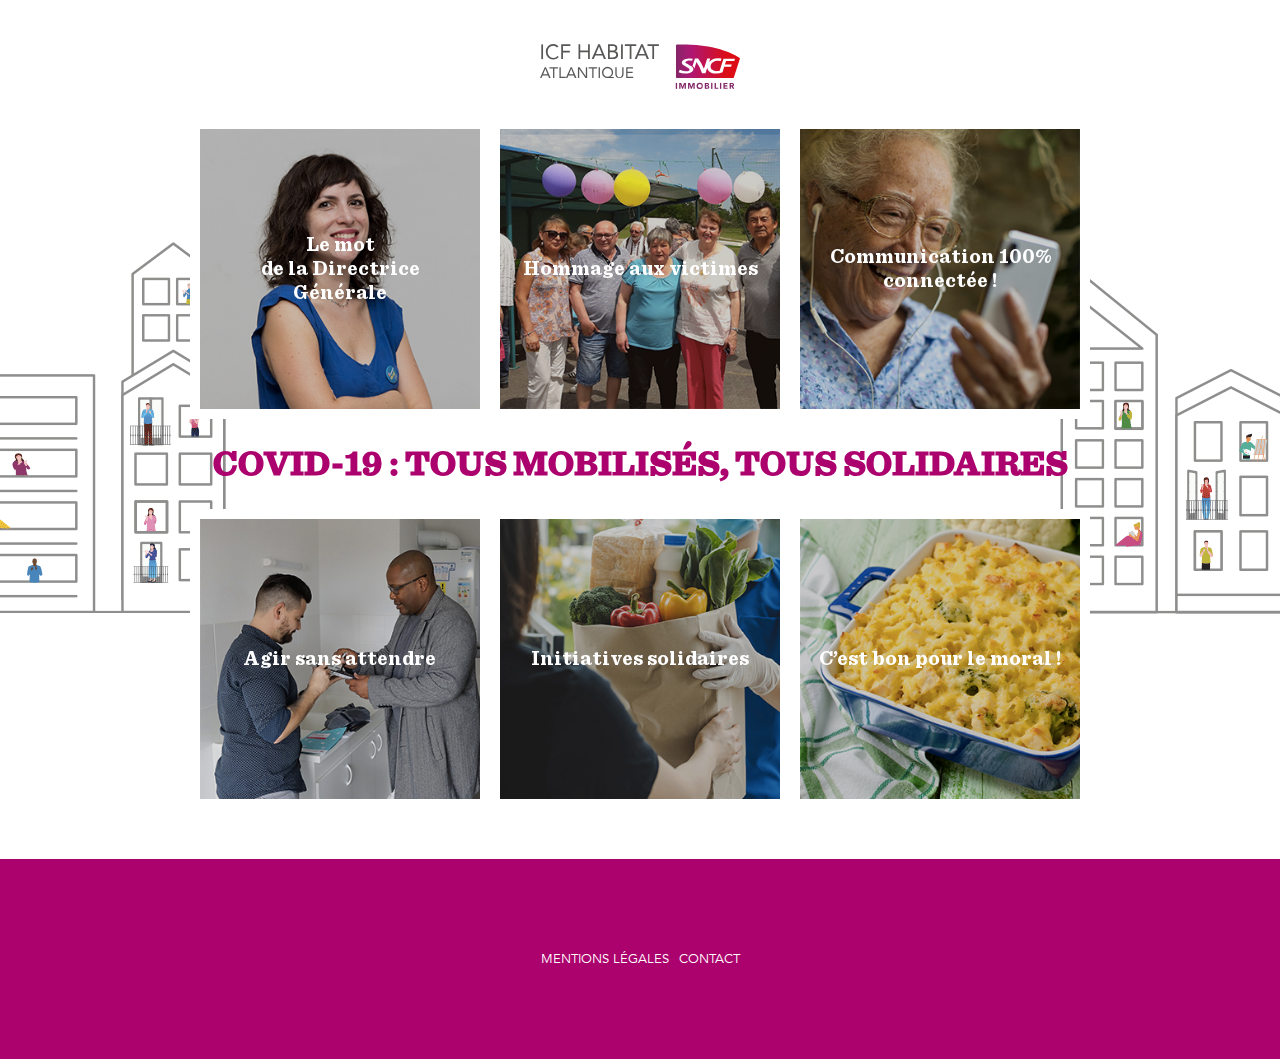
==== index.html @ cb900985 "OK" ====
<!DOCTYPE html>
<html lang="fr">
<head>
	<meta http-equiv="Content-Type" content="text/html; charset=UTF-8">
	<meta http-equiv="X-UA-Compatible" content="IE=edge">
	<title>IFC 2020</title>
	<meta name="description" content="">
	<meta name="author" content="">
	<meta name="viewport" content="width=device-width, initial-scale=1">
	<link rel="stylesheet" href="css/style.css">
	<link href="https://unpkg.com/aos@2.3.1/dist/aos.css" rel="stylesheet">
</head>

<body>
	<section class="Home" data-aos="fade" data-aos-easing="ease-out" data-aos-duration="700" data-aos-offset="200" data-aos-delay="700">
		<header>
			<img class="Home_Logo Home_Logo_Index" src="assets/logo.svg" alt="Logo">
		</header>
		<div data-aos="fade-left" data-aos-easing="ease-out" data-aos-duration="900" data-aos-offset="200" data-aos-delay="800" class="VilleRight"><img src="assets/home/ville-right.gif" alt="Ville"></div>
		<div data-aos="fade-right" data-aos-easing="ease-out" data-aos-duration="900" data-aos-offset="200" data-aos-delay="800" class="VilleLeft"><img src="assets/home/ville-left.gif" alt="Ville"></div>
		<div class="Wrapper_H1_Mobile">
			<h1 class="Home_H1">Covid-19 :<br> Tous mobilisés, tous solidaires</h1>
		</div>
		<div class="Wrapper">
			<div class="CardScale">
				<div class="CardScaleImg CardScaleImg1">
					<a class="LinkCard" href="le-mot-de-la-dg.html"></a>
					<a class="NameCard" href="le-mot-de-la-dg.html">Le mot<br>de la Directrice<br> Générale</a>
				</div>
			</div>
			<div class="CardScale">
				<div class="CardScaleImg CardScaleImg2">
					<a class="LinkCard" href="hommage-victimes.html"></a>
					<a class="NameCard" href="hommage-victimes.html">Hommage aux victimes</a>
				</div>
			</div>
			<div class="CardScale">
				<div class="CardScaleImg CardScaleImg3">
					<a class="LinkCard" href="communication.html"></a>
					<a class="NameCard" href="communication.html">Communication 100% connectée !</a>
				</div>
			</div>
			<div class="Wrapper_H1_Desktop">
				<h1 class="Home_H1">Covid-19 : Tous mobilisés, tous solidaires</h1>
			</div>
			<div class="CardScale">
				<div class="CardScaleImg CardScaleImg4">
					<a class="LinkCard" href="situation-urgence.html"></a>
					<a class="NameCard" href="situation-urgence.html">Agir sans attendre</a>
				</div>
			</div>
			<div class="CardScale">
				<div class="CardScaleImg CardScaleImg5">
					<a class="LinkCard" href="initiative-solidaire.html"></a>
					<a class="NameCard" href="initiative-solidaire.html">Initiatives solidaires</a>
				</div>
			</div>
			<div class="CardScale">
				<div class="CardScaleImg CardScaleImg6">
					<a class="LinkCard" href="bon-pour-le-morale.html"></a>
					<a class="NameCard" href="bon-pour-le-morale.html">C’est bon pour le moral !</a>
				</div>
			</div>
		</div>
	</section>
		<footer data-aos="fade" data-aos-easing="ease-out" data-aos-duration="700" data-aos-offset="0" data-aos-delay="300">
		<a class="FooterLinks" href="#!">Mentions légales</a>
		<a class="FooterLinks" href="#!">Contact</a>
	</footer>
	<script src="https://unpkg.com/aos@2.3.1/dist/aos.js"></script>
	<script src="https://cdnjs.cloudflare.com/ajax/libs/jquery/3.5.1/jquery.min.js"></script>
<script>
	AOS.init();
	AOS.init({
disable: false, // accepts following values: 'phone', 'tablet', 'mobile', boolean, expression or function
startEvent: 'DOMContentLoaded', // name of the event dispatched on the document, that AOS should initialize on
initClassName: 'aos-init', // class applied after initialization
animatedClassName: 'aos-animate', // class applied on animation
useClassNames: false, // if true, will add content of `data-aos` as classes on scroll
disableMutationObserver: false, // disables automatic mutations' detections (advanced)
debounceDelay: 50, // the delay on debounce used while resizing window (advanced)
throttleDelay: 99, // the delay on throttle used while scrolling the page (advanced)
// Settings that can be overridden on per-element basis, by `data-aos-*` attributes:
offset: 5, // offset (in px) from the original trigger point
delay: 0, // values from 0 to 3000, with step 50ms
duration: 400, // values from 0 to 3000, with step 50ms
easing: 'ease', // default easing for AOS animations
once: true, // whether animation should happen only once - while scrolling down
mirror: false, // whether elements should animate out while scrolling past them
anchorPlacement: 'top-bottom', // defines which position of the element regarding to window should trigger the animation

});
</script>
</body>
</html>
---- css/style.css ----
html, body {
	margin: 0px;
	padding: 0px;
	font-family: Roboto;
	margin: 0 auto;
	overflow-x: hidden;
	text-rendering:optimizeLegibility !important;
	-webkit-font-smoothing: antialiased !important;
}

.MarginTop {
	margin-top: 40px;
}

.Hide {
	display: none !important;
}

.NoMargin {
	margin: 0px !important;
}

.BrOnlyMobile {
	display: none;
}

@media screen and (max-width: 780px) {
	.BrOnlyMobile {
		display: block;
	}
}

.WrapperSpeechFlexReverse {
	flex-direction: row-reverse;
}



@font-face {
 font-family: "Avenir";
 src: url("../assets/fonts/avenir.ttf");
 font-weight: 300;
 font-style: normal;
}

@font-face {
 font-family: "Sentinel";
 src: url("../assets/fonts/sentinel.ttf");
 font-weight: 300;
 font-style: normal;
}

@font-face {
 font-family: "Avenir-Medium";
 src: url("../assets/fonts/avenir-medium.ttf");
 font-weight: 500;
 font-style: normal;
}


input,textarea,button,select,a {
  -webkit-tap-highlight-color: rgba(0,0,0,0);
    color: inherit; /* blue colors for links too */
  text-decoration: inherit; /* no underline */
}

a {
  color: inherit; /* blue colors for links too */
  text-decoration: inherit; /* no underline */
}

/*Home*/
.Home {
	max-width: 1440px;
	margin: 0 auto;
	font-family: "Sentinel", sans-serif;
	padding: 0px 20px;
}

header {
	margin: 40px 0px 30px 0px;
	display: flex;
	justify-content: center;
}

@media screen and (max-width: 414px) {
	header {
		margin: 35px 0px 0px 0px;
	}
}

.Home_Logo {
	width: 200px;
	height: 100%;
	margin-top: 4px;
}

@media screen and (max-width: 320px) {
	.Home_Logo {
		width: 160px;
	}
}

.Wrapper_H1_Desktop {
	margin-top: 20px;
	margin-bottom: 20px;
	width: 100%;
}

.Wrapper_H1_Mobile {
	margin-top: 35px;
	margin-bottom: 45px;
	display: none;
}

@media screen and (max-width: 780px) {

	.Wrapper_H1_Desktop {
		display: none;
	}

	.Wrapper_H1_Mobile {
		display: block;
	}
}

@media screen and (max-width: 320px) {
	.Wrapper_H1_Mobile {
		margin-top: 30px;
		margin-bottom: 30px;
	}
}


.Home_H1 {
	font-size: 36px;
	line-height: 50px;
	text-align: center;
	text-transform: uppercase;
	color: #ac026e;
	margin: 0px;
	padding: 0px;
}

@media screen and (max-width: 500px) {
	.Home_H1 {
		font-size: 8vw;
		line-height: 10vw;
	}
}

@media screen and (max-width: 320px) {
	.Home_H1 {
		font-size: 30px;
		line-height: 40px;
	}
}

.Home_P {
	font-size: 18px;
	margin: 0 auto;
	margin-top: 5px;
	color: grey;
	max-width: 1000px;
	text-align: center;
	text-transform: uppercase;
}

@media screen and (max-width: 938px) {

	.Home_P {
		max-width: 650px;
	}
}

@media screen and (max-width: 635px) {

	.Home_P {
		width: 100%;
		max-width: 550px;
	}

	.BrHome_P_Tablet {
		display: none;
	}
}

@media screen and (max-width: 500px) {
	.Home_P {
		margin-top: 30px;
	}
}
	

.Wrapper {
	display: flex;
	flex-wrap: wrap;
	max-width: 1000px;
	margin: 0 auto;
	justify-content: center;
	position: relative;
}

.CardScale {
	width: 280px;
	height: 280px;
	border: solid 10px #FFFFFF;
	font-size: 20px;
	color: #FFFFFF;
	text-align: center;
	display: flex;
	align-items: center;
	justify-content: center;
	position: relative;
	overflow: hidden;	
}

.CardScaleImg {
	height: 100%;
	width: 100%;
	display: flex;
	align-items: center;
	justify-content: center;
	background-position: center;
    background-size: cover;
    background-repeat: no-repeat;
    transition: all 1s;
}

.CardScaleImg:hover {
	transform: scale(1.2);
}

.NameCard {
	z-index: 99;
	width: 100%;
	cursor: pointer;
}

.LinkCard {
	z-index: 98;
	height: 100%;
	width: 100%;
	position: absolute;
}

@media screen and (max-width: 938px) {
	.CardScale {
		width: 230px;
		height: 230px;
	}
}

@media screen and (max-width: 780px) {
	.CardScale {
		width: 280px;
		height: 280px;
		background-position: initial !important;
	}
}

@media screen and (max-width: 500px) {
	.CardScale {
		width: 300px;
		height: 300px;
		background-position: initial !important;
		border:0px;
		margin-bottom: 20px;
	}

	.CardScale:last-child {
		margin-bottom: 0px;
	}
}

.CardScaleImg1 {
	background-image: url('../assets/home/sujet-1.jpg');
}

.CardScaleImg2 {
	background-image: url('../assets/home/sujet-2.jpg');
}

.CardScaleImg3 {
	background-image: url('../assets/home/sujet-3.jpg');
}

.CardScaleImg4 {
	background-image: url('../assets/home/sujet-4.jpg');
}

.CardScaleImg5 {
	background-image: url('../assets/home/sujet-5.jpg');
}

.CardScaleImg6 {
	background-image: url('../assets/home/sujet-6.jpg');
}

.VilleRight {
	position: absolute;
	z-index: -1;
	width: 240px;
	right: -20px;
	top: 200px;
	transition: all ease-out 0.5s;
}

.VilleLeft{
	position: absolute;
	z-index: -1;
	width: 640px;
	left: -300px;
	top: 200px;
	transition: all ease-out 0.5s;
}


@media screen and (max-width: 1235px) {
	.VilleRight, .VilleLeft {
		opacity: 0 !important;
		display: none;
		transition: all ease-out 0.5s;
	}
}

footer {
	margin-top: 50px;
	background-color: #ac026e;
	height: 200px;
	display: flex;
	justify-content: center;
	align-items: center;
}

.FooterLinks {
	font-family: "Avenir", sans-serif;
	text-decoration:none;
	text-transform: uppercase;
	font-size: 13px;
	color: #FFF;
	transition:all ease-out 0.4s;
}

.FooterLinks:hover {
	opacity: 0.5;
}

footer > a:first-child {
	margin-right: 10px;
}
/*Home*/

/*Template*/
.WrapperBody {
	max-width: 1340px;
	margin: 0 auto;
	padding: 0px 30px;
}

@media screen and (max-width: 414px) {
	.WrapperBody {
		padding: 0px 20px;
	}
}

.ShapeSeparator {
	margin-top: -1px;
	width: 100%;
}

@media screen and (max-width: 822px) {
	.ShapeSeparator {
		width: 100%;
	}
}

@media screen and (max-width: 414px) {
	.ShapeSeparator {
		display: none;
	}
}

.LinkBackHome {
	margin-right: 7px;
}

.NavFixed {
	position: fixed;
	top: 0;
	left: 0;
	right: 0;
	z-index: 150;
	margin-bottom: 100px;
	background-color: #FFFFFF;
	width: initial;
}

.RelativeContent {
	position: absolute;
	width: 100%;
	top: 100px;
	width: 100%;
}

@media screen and (max-width: 822px) {
	.RelativeContent {
		top: 100px;
		position: absolute;
	}
}

@media screen and (max-width: 635px) {
	.RelativeContent {
		top: 170px;
		position: absolute;
	}
}

.NavTemplate {
	height: 100px;
	display: flex;
	align-items: center;
	justify-content: space-between;
}

@media screen and (max-width: 822px) {
	.NavTemplate {
		height: 100px;
	}
}



@media screen and (max-width: 1120px) {
	.Home_Logo {
		width: 150px;
	}
}

@media screen and (max-width: 505px) {
	.Home_Logo_Index {
		margin-top: 10px !important;
		width: 175px !important;
	}
}

.H1NavTemplate, .MobileH1NavTemplate {
	font-family: "Sentinel", sans-serif;
	text-transform: uppercase;
	color: grey;
	font-size: 17px;
	margin-left: 50px;
	text-decoration: none;
	outline: 0;
	border-style: none;
}

.MobileH1NavTemplate {
	display: none;
}

.NavArrowBack {
	width: 8px;
	margin-right: 10px;
}

@media screen and (max-width: 1120px) {
	.H1NavTemplate, .MobileH1NavTemplate {
		font-size: 15px;
		margin-left: 30px;
	}
}

@media screen and (max-width: 320px) {
	.H1NavTemplate, .MobileH1NavTemplate {
		font-size: 14px;
	}
}

@media screen and (max-width: 635px) {
	.H1NavTemplate {
		display: none;
	}

	.MobileH1NavTemplate {
		display: flex;
		margin: 0px 0px 30px 20px;
		width: auto;
	}
}

.LeftInfos {
	display: flex;
}

@media screen and (max-width: 822px) {
	.SquareNavWrapper {
		position: relative;
	}

	.SquareNav::before {
		font-family: "Sentinel", sans-serif;
		content: 'Menu';
		position: absolute;
		font-size: 13px;
		color: grey;
		left: -50px;
		top: 12px;
	}
}

@media screen and (max-width: 320px) {
		.SquareNav::before {
			font-size: 12px;
			left: -35px;
			top: 12px;

	}
}

.SquareNav {
	display: flex;
	flex-wrap: wrap;
	width: 105px;
	height: 65px;
	position: relative;
}

.SquareNavItem {
	width: 30px;
	height: 30px;
	background-color: #E7E7E7;
	border: solid 2px #FFFFFF;
	cursor: pointer;
}

@media screen and (max-width: 822px) {
	.SquareNav {
		width: 70px;
		height: 45px;
		cursor: pointer;
	}

	.SquareNavItem {
		width: 18px;
		height: 18px;
	}
}

.SquareNavItemActive {
	background-color: #ac026e;
}

@media screen and (max-width: 822px) {
	.SquareNavItemActive {
		background-color: #E7E7E7;
	}
}

.PageName {
	font-family: "Sentinel", sans-serif;
	font-size: 15px;
	color: #ac026e;
	text-align: right;
	position: absolute;
	display: none;
	margin: 0px;
	top:22px;
	right: 120px;
	width: max-content;
}

.PageNameBreakLine {
	position: absolute;
	top: 18px;
}

.PageNameActive {
	display: block;
}

.SquareNavItem:hover .PageName {
	display: block;
}

.SquareNavItem > a {
	border:none;
}

@media screen and (max-width: 1035px) {
	.PageName {
		font-size: 15px;
	}
}

@media screen and (max-width: 822px) {
	.PageName, .PageNameActive {
		display: none !important;
	}
}

/*Burger Menu*/
.OpenBurger {
	position: absolute;
	width: 105px;
	height: 70px;
	right: 0;
	z-index: 99;
	cursor: pointer;
	display: none;
}

@media screen and (max-width: 822px) {
	.OpenBurger {
		display: block;
	}
}

.BurgerMenu {
	position: fixed;
	left: 0;
	right: 0;
	bottom: 0;
	top: 0;
	z-index: 155;
	background-color: #ac026e;
	height: 100vh;
	width: 100vw;
	display: flex;
	justify-content: center;
	overflow: hidden;
	display: none;
}

.CloseBurgerMenu {
	position: absolute;
	top: 30px;
	width: 35px;
	height: 35px;
	z-index: 9000;
	cursor: pointer;
}

.BurgerMenuItem {
	margin-top: 120px;
}

.BurgerMenuItem > a {
	color: #FFF;
	font-size: 20px;
	font-family: "Sentinel", sans-serif;
	text-align: center;
	margin: 0px 0px 30px 0px; 
	display: block;
}

.BurgerMenuItem > a:last-child {
	margin: 0px;
}

.VilleBurgerMenu {
	position: absolute;
	width: 110vw;
	opacity: 1;
	bottom: 10%;
}

@media screen and (max-width: 800px) {
	.BurgerMenu {
		display: none;
	}
}
/*Burger Menu*/

.SectionIntro {
	background-color: #ac026e;
}

@media screen and (max-width: 822px) {
	.SectionIntro {
		padding: 0px 0px 50px 0px;
	}
}

@media screen and (max-width: 505px) {
	.SectionIntro {
		padding: 0px 0px 30px 0px;
	}
}

.WrapperFlex {
	display: flex;
	align-items: center;
	width: 1340px;
	justify-content: center;
}


.WrapperFlexReverse {
	display: flex;
	align-items: center;
	width: 1340px;
	justify-content: center;
}

@media screen and (max-width: 822px) {
	.WrapperFlex {
		width: 100%;
		max-width: 780px;
		flex-wrap: wrap;
		justify-content: flex-start;
	}

	.WrapperFlexReverse {
		width: 100%;
		max-width: 780px;
		flex-wrap: wrap-reverse;
		justify-content: flex-start;
	}
}

.IntroContent {
	margin: 80px 0px;
	position: relative;
}

@media screen and (max-width: 822px) {
	.IntroContent {
		margin: 30px 0px;
	}
}

@media screen and (max-width: 505px) {
	.IntroContent {
		margin: 0px 0px;
	}
}

.IntroH2 {
	font-size: 40px;
	margin-top: 0px;
	color: #FFFFFF;
	font-family: "Sentinel", sans-serif;
	text-align: center;
	text-transform: uppercase;
	margin-bottom: 80px;
}

@media screen and (max-width: 505px) {
	.IntroH2 {
		font-size: 8.3vw;
	}
}

.IntroP {
	font-size: 22px;
	color: #FFFFFF;
	font-family: "Avenir", sans-serif;
	max-width: 850px;
	margin: 10px 0px 0px 0px;
	text-align: center;
}

@media screen and (max-width: 505px) {
	.IntroP {
		text-align: left;
		margin-top: 0px;
	}
}

@media screen and (max-width: 414px) {
	.IntroP, .ArticleDescription, .SocialPostDescription, .TxtSpeech, .Iexergue  {
		max-width: 100% !important;
		font-size: 4.5vw !important;
	}
}

@media screen and (max-width: 320px) {
	.IntroP, .ArticleDescription, .SocialPostDescription, .TxtSpeech, .Iexergue  {
		max-width: 100% !important;
		font-size: 5vw !important;
	}
}

.IntroImg {
	min-height: 500px;
	height: 100%;
	display: flex;
	align-items: flex-end;
	justify-content: center;
	overflow: hidden;
    box-sizing: border-box;
    width: 100vw;
    min-width: 1440px;
    margin-left: calc(-50vw + 50%);
    background-repeat: no-repeat;
	background-size: cover;
	background-position: center;
}

.IntroImgCommunication {
	background-image: url('../assets/template/page-communication/intro.jpg');
}

.IntroImgSituationUrgence {
	background-image: url('../assets/template/page-agir-sans-attendre/intro.jpg');
}

@media screen and (max-width: 505px) {
	.IntroImgSituationUrgence {
		background-position: -175px;
	}
}

.IntroImgInitiativeSolidaire {
	background-image: url('../assets/template/page-initiative-solidaire/intro.jpg');
}

@media screen and (max-width: 505px) {
	.IntroImgInitiativeSolidaire {
		background-position: -480px;
	}
}

.IntroImgBonMorale {
	background-image: url('../assets/template/page-bon-pour-le-morale/intro.jpg');
}

@media screen and (max-width: 822px) {
	.IntroImg {
		margin-bottom: 30px;
		min-width: 100%;
		width: 100%;
		min-width: 100vw;
	}
}

@media screen and (max-width: 505px) {
	.IntroImg {
		min-height: 400px;
	}
}

/*Ico Intro*/

.IntroNetwork {
	position: absolute;
	top: -120px;
	right: 30px;
	width: 140px;
}

@media screen and (max-width: 505px) {
	.IntroNetwork {
		top: -100px;
		width: 100px;
	}
}


.IntroSiren {
	position: absolute;
	top: -190px;
	right: -20px;
	width: 160px;
}

.IntroSmiley {
	position: absolute;
	top: -150px;
	right: -60px;
	width: 130px;
}

@media screen and (max-width: 825px) {
	.IntroSmiley {
		top: -106px;
		width: 95px;
		right: 30px;
	}
}

@media screen and (max-width: 825px) {
	.IntroSiren {
		top: -128px;
		width: 120px;
		right: 20px;
	}
}

@media screen and (max-width: 505px) {
	.IntroSiren {
		top: -120px;
		width: 100px;
	}
}

/*Ico Intro*/

.SectionQuote {
    display: flex;
    align-items: center;
    padding: 30px;
    box-sizing: border-box;
    margin: 50px auto;
    width: 1340px;
    overflow: hidden;
    position: relative;
}

.QuoteBlueBg {
	background-color: #5EB3AA;
}

.QuoteOrangeBg {
	background-color: #F3A55A;
}

.SectionQuoteReverse {
	flex-flow: row-reverse;
}

@media screen and (max-width: 822px) {
	.SectionQuote {
		width: initial;
		padding: 30px;
	}

	.SectionQuoteReverse {
		flex-flow: wrap-reverse;
	}
}

@media screen and (max-width: 414px) {
	.SectionQuote {
		width: initial;
		padding: 20px;
	}
}

@media screen and (max-width: 414px) {
	.SectionQuote {
		width: initial;
		padding: 20px;
	}
}

.QuoteContent {
	display: flex;
	flex-direction: column;
	align-items: flex-end;
	margin:0px 50px;
	position: relative;
}

.QuoteContentReverse {
	align-items: flex-start;
}

@media screen and (max-width: 822px) {
	.QuoteContent {
		align-items: flex-start;
		margin:0px 0px;
	}
}

.ProfilInfos {
	display: flex;
	width: max-content;
	align-items: flex-end;
	justify-content: flex-end;
	font-family: "Sentinel", sans-serif;
}

.ProfilInfosColorOrange {
	color: #DF9944;
}

.ProfilInfosColorBlue {
	color: #5AA89B;
}

@media screen and (max-width: 822px) {
	.ProfilInfos  {
		align-items: flex-end;
		justify-content: flex-start;
	}
}

@media screen and (max-width: 506px) {
	.ProfilInfos  {
		align-items: flex-start;
		flex-direction: column;
	}
}

.ProfilInfos > h3 {
	margin:0px;
	font-size: 30px;
	color: #FFF;
}

.ProfilInfos > p {
	margin: 0px 20px 6px 20px;
	color: #FFF;
	font-size: 12px;
}

@media screen and (max-width: 506px) {
	.ProfilInfos > p {
		margin: 0px
	}
}

.ProfilInfos > img {
	width: 70px;
}


@media screen and (max-width: 822px) {
	.QuoteProfilImg  {
		width: 250px;
		margin-bottom: 20px;
	}
}

@media screen and (max-width: 620px) {
	.ProfilInfos > img{
		position: absolute;
		right: 0px;
	}
}

@media screen and (max-width: 375px) {
	.ProfilInfos > img{
		width: 70px;
	}
}

@media screen and (max-width: 325px) {
	.ProfilInfos > img{
		width: 50px;
	}
}

.QuoteImgElementDesktop {
	width: 250px;
	margin-bottom: -165px;
}

.QuoteElementPhone {
	margin-bottom: -120px;
	transform: rotate(5deg) !important;
	width: 185px;
}

@media screen and (max-width: 822px) {
	.QuoteImgElementDesktop  {
		position: absolute;
    	width: 150px;
    	left: 218px;
    	top: 80px;
    	transform: rotate(14deg) !important;
    	z-index: 100;
	}

	.QuoteElementPhone {
		position: absolute;
    	width: 105px;
    	left: 218px;
    	top: 50px;
    	transform: rotate(14deg) !important;
    	z-index: 100;	
	}
}

@media screen and (max-width: 414px) {
	.QuoteImgElementDesktop  {
    	right: 60px;
    	top: 100px;
    	left: initial;
    	z-index: 99;
	}
}

@media screen and (max-width: 320px) {
	.QuoteImgElementDesktop  {
    	right: -30px;
	}
}

.QuoteDescription {
	text-align: right;
	width: 550px;
	font-family: "Avenir", sans-serif;
	margin-top: 10px;
	font-size: 18px;
}

.QuoteDescriptionReverse {
	text-align: left;
}

@media screen and (max-width: 822px) {
	.QuoteDescription  {
		width: 100%;
	}

	.BrOnlyDesktop {
		display: none;
	}
}

@media screen and (max-width: 822px) {
	.QuoteDescription {
		text-align: left !important;
	}
}

@media screen and (max-width: 414px) {
	.QuoteDescription {
		font-size: 4.5vw;
	}
}

.SectionArticle {
	font-family: "Avenir", sans-serif;
	display: flex;
	align-items: center;
	position: relative;
	margin-top: 50px;
	margin-bottom: 50px;
	min-width: auto;
	width: 1440px;
}

.SectionArticle2column {
	align-items: flex-start !important;
	justify-content: space-between !important;
}

@media screen and (max-width: 822px) {
	.SectionArticle {
		flex-wrap: wrap;
		min-width: auto;
		width: auto;
	}
}

.Article {
	margin: 0px 50px 0px 0px;
	width: 100%;
}

.ArticleNoMargin {
	margin-right: 0px;
}

@media screen and (max-width: 822px) {
	.SectionArticle2column > .Article:first-child {
		margin-bottom: 50px;
	}
}


@media screen and (max-width: 822px) {
	.Article {
		margin-right: 0px;
	}	
}

@media screen and (max-width: 505px) {
	.Article {
		margin-bottom: 0px;
	}
}

.ArticleImg {
	width: 100%;
	min-width: 645px;
}

@media screen and (max-width: 822px) {
	.ArticleImg {
		width: 100%;
		height: auto;
		min-width: auto;
	}
}

.ArticleTitle {
	font-size: 22px;
	line-height: 25px;
	margin-top: 15px;
	margin-bottom: 0px;
	max-width: 400px;
	font-weight: 500;
	font-family: "Avenir-Medium", sans-serif;
	color: #111213;
}

.ArticleDescription {
	margin: 5px 0px 0px 0px; 
	max-width: 600px;
	color: #686868;
	line-height: 23px;
	font-size: 18px;
}

.ArticleVilleGif {
	width: 100%;
	height: 100%;
	margin-top: -75px;
}

@media screen and (max-width: 822px) {
	.ArticleVilleGif {
		width: 100%;
		height: auto;
		margin-top: 50px;
	}
}

@media screen and (max-width: 414px) {
	.ArticleVilleGif {
		width: 100%;
		height: auto;
		margin-top: 30px;
	}
}

.SocialPostWrapper {
	background-color: #ac026e;
	height: 100%;
	min-height: 380px;
	width: 100%;
	display: flex;
	align-items: center;
	justify-content: center;
	padding:50px;
	box-sizing: border-box;
	position: relative;
}

@media screen and (max-width: 822px) {
	.SocialPostWrapper {
		flex-direction: column;
		padding: 50px 30px;
		min-height: auto;
	}
}

.SocialPostContent {
	font-family: "Avenir", sans-serif;
	color: #FFFFFF;
	display: flex;
	flex-direction: column;
	text-align: right;
	width: 480px;
	margin-right: 50px;
}

@media screen and (max-width: 822px) {
	.SocialPostContent {
		padding: 0px 0px 50px 0px;
		text-align: center;
		margin-right: 0px;
		width: 100%;
	}
}

@media screen and (max-width: 505px) {
	.SocialPostContent {
		padding: 0px 0px 30px 0px;
		text-align: center;
		margin-right: 0px;
		width: 100%;
	}
}


.SocialPostTitle {
	font-size: 25px;
	line-height: 30px;
	margin:0px;
	font-weight: 500;
	font-family: "Avenir-Medium", sans-serif;
}

.SocialPostDescription {
	font-size: 17px;
	font-weight: 300;
}

.SocialPostImgWrapper {
	width: 550px;
}

@media screen and (max-width: 822px) {
	.SocialPostImgWrapper {
		width: 100%;
	}
}

.SocialPostImg {
	width: 100%;
	height: 100%;
	transform: rotate(-3deg);
}

.LinkTwitterWrapper {
	display: flex;
	width: 100%;
	color: #FFFFFF;
	position: absolute;
	bottom: 25px;
	left: 25px;
	transition: all ease-out 0.3s;
	font-family: "Avenir", sans-serif;
	display: flex;
	align-items: center;
}

.LinkTwitterWrapper:hover {
	opacity: 0.3;
}

@media screen and (max-width: 822px) {
	.LinkTwitterWrapper {
		position: unset;
		margin-top: 50px;
		justify-content: center;
	}
}

@media screen and (max-width: 505px) {
	.LinkTwitterWrapper {
		margin-top: 50px;
	}
}

.LinkTwitterWrapper > a {
	margin: 0px 0px 0px 20px;
	font-size: 13px;
	font-family: "Avenir-Medium", sans-serif;
}

.IcoTwitter {
	width: 30px;
}

/*Section Margin Mobile*/

@media screen and (max-width: 822px) {
	.SectionQuote, .SectionArticle {
		margin: 40px 0px;
	}
}

.SectionVilleFooter {
	margin-top: 50px;
	display: flex;
	align-items: center;
}

.VilleFooter {
	width: 500px;
	display: block;
	margin: 0 auto;
}

@media screen and (max-width: 750px) {
	.VilleFooter {
		width: 70%;
	}
}

@media screen and (max-width: 414px) {
	.VilleFooter {
		width: 55%;
	}
}

.ArticleBack, .ArticleNext {
	position: relative;

}


.ArticleBack:hover::after {
	opacity: 1;
}

.ArticleBack::after {
	opacity: 0;
	content: 'Article précédent';
	position: absolute;
	left: 60px;
	top: 12px;
	font-family: "Avenir", sans-serif;
	color: #ac026e;
	text-transform: uppercase;
	width: 160px;
	transition: all ease-out 0.2s;
}

.ArticleNext::before {
	content: 'Article suivant';
	position: absolute;
	right: 30px;
	top: 12px;
	font-family: "Avenir", sans-serif;
	color: #ac026e;
	opacity: 0;
	text-transform: uppercase;
	width: 160px;
	transition: all ease-out 0.2s;
}

.ArticleNext:hover::before {
	opacity: 1;
}

@media screen and (max-width: 750px) {
	.ArticleBack > img, .ArticleNext > img {
		width: 40px;
	}
}

@media screen and (max-width: 920px) {
	.ArticleBack:hover::after {
		content: none;
	}

	.ArticleNext:hover::before {
		content: none;
	}
}
/*Template*/

/*Le mot de la DG*/
.BodySpeech {
	background: #EFF4F3;
}

.BodyHomage {
	background: #EFEFEF;
}

.WrapperSpeech {
	font-family: "Avenir", sans-serif;
	display: flex;
	justify-content: space-around;
	margin-top: 50px;
}

@media screen and (max-width: 820px) {
	.WrapperSpeech {
		flex-direction: column-reverse;
	}
}

@media screen and (max-width: 414px) {
	.WrapperSpeech {
		margin-top: 10px;
	}
}

@media screen and (max-width: 375px) {
	.WrapperSpeech {
		margin-top: 30px;
	}
}

.ColumnLeft {
	width: 30%;
}

.ColumnRight {
	width: 50%;
}

@media screen and (max-width: 820px) {
	.ColumnLeft, .ColumnRight {
		width: 100%;
	}
}

.ColumnSpeech > h1 {
	font-family: "Sentinel", sans-serif;
	font-size: 50px;
	line-height: 55px;
	color: #ac026e;
	margin: 0px;
}

@media screen and (max-width: 414px) {
	.ColumnSpeech > h1 {
		font-size: 10vw;
		line-height: 11vw;
	}
}

.PostDescription {
	font-size: 18px;
	color: #ac026e;
	margin-top: 8px;
	margin-bottom: 35px;
}

@media screen and (max-width: 414px) {
	.PostDescription {
		font-size: 4.5vw;
		line-height: 5.5vw;
	}
}

@media screen and (max-width: 320px) {
	.PostDescription {
		font-size: 5.5vw;
		line-height: 7.5vw;
	}
}

.BoldTxt {
	font-family: "Avenir-Medium", sans-serif;
}

.TxtSpeech {
	color: grey;
	font-size: 17px;
	color: #4D4D4D;
}

.TxtFirstLetter::first-letter {
	font-size: 80px;
	line-height: 50px;
}

.SpeechQuote {
	width: 50px;
	margin: 10px 0px 10px 0px;
}

.SpeechExergue {
	display: flex;
	flex-direction: column;
	align-items: flex-end;
	text-align: right;
	font-size: 18px;
	margin-bottom: 60px;
}

.Iexergue {
	color: #236C65;
}

@media screen and (max-width: 820px) {
	.SpeechExergue {
		align-items: flex-start;
		text-align: left;
		margin-top: 30px;
	}
}

.PresidenteImgDesktop {
	width: 100%;
	margin-bottom: 30px;
	transform: rotate(-5deg);
	box-shadow: 0 15px 20px 0 rgba(0,0,0,0.25);
	margin-left: 10px;
}

.PresidenteImgMobile {
	display: none;
}

@media screen and (max-width: 820px) {
	.PresidenteImgDesktop {
		display: none;
	}

	.PresidenteImgMobile {
		display: block;
		margin-bottom: 50px;
		transform: rotate(-5deg);
		box-shadow: 0 15px 20px 0 rgba(0,0,0,0.25);
		margin-left: 10px;
	}
}

@media screen and (max-width: 414px) {
	.PresidenteImgMobile {
		width: 65%;
		margin-bottom: 40px;
	}
}

.BrOnlyTablet {
	display: none;
}

@media screen and (max-width: 1209px) {
	.BrOnlyTablet {
		display: block;
	}

	.PostDescription {
		margin-top: 25px;
	}
}

@media screen and (max-width: 820px) {
	.BrOnlyTablet {
		display: none;
	}
}

@media screen and (max-width: 505px) {
	.BrOnlyTablet {
		display: block;
	}
}

.AudioMessage {
	margin-top: 50px;
	color: #AC026E;
	text-transform: uppercase;
	font-size: 15px;
	font-family: "Avenir-Medium", sans-serif;
	width: 250px;
	display: flex;
}

.AudioMessage > img {
	margin-left: 20px;
	cursor: pointer;
	transition: all ease-out 0.2s;
}

.AudioMessage > img:hover {
	opacity: 0.5;
}
/*Le mot de la DG*/
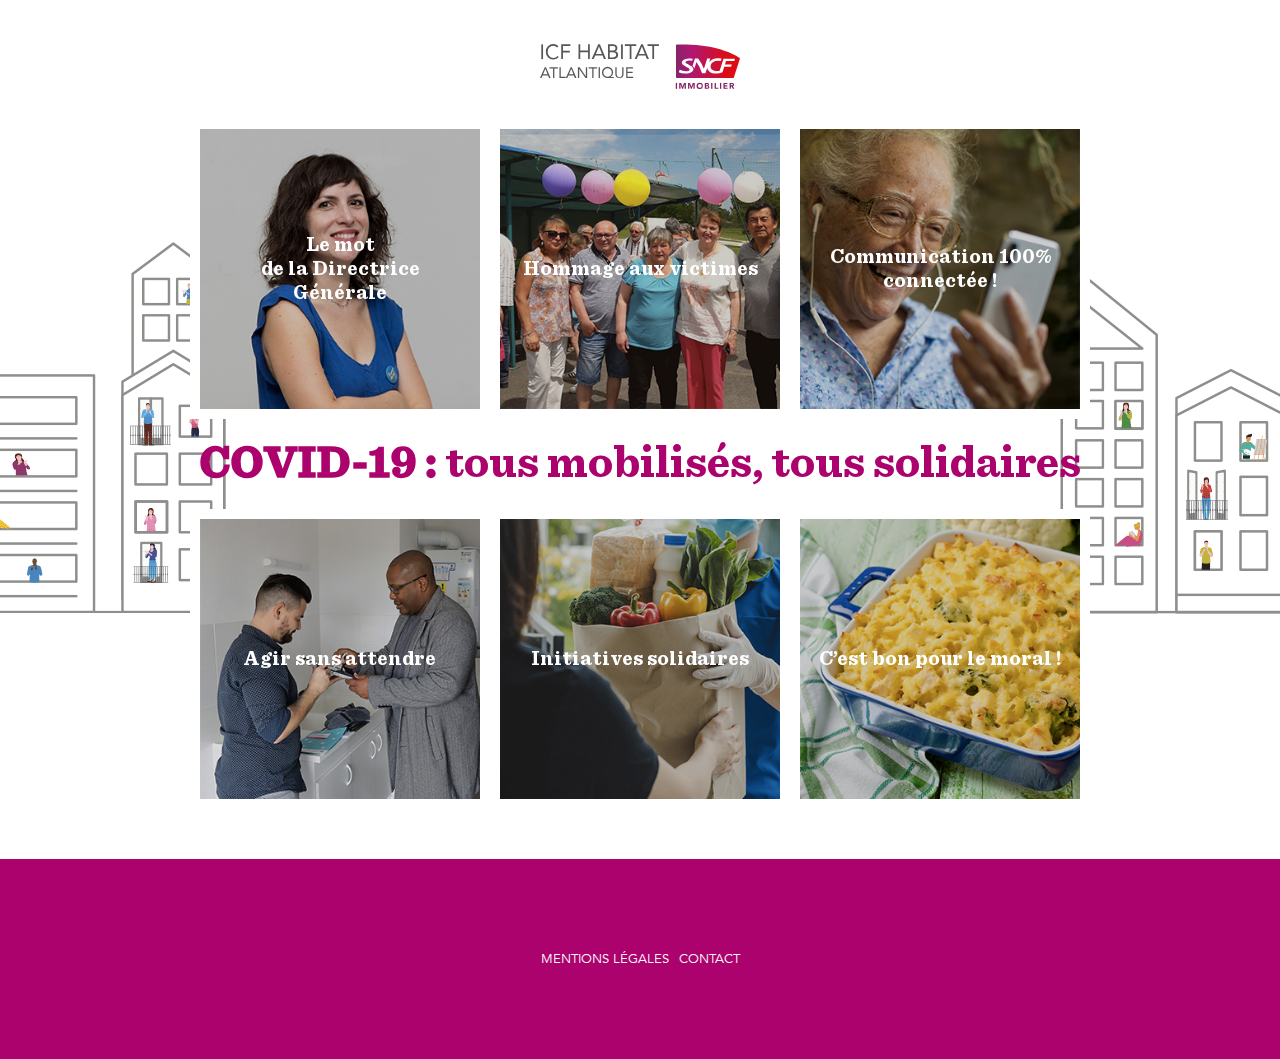
==== commit 49acd502: "OK" ====
--- a/index.html
+++ b/index.html
@@ -19,7 +19,7 @@
 		<div data-aos="fade-left" data-aos-easing="ease-out" data-aos-duration="900" data-aos-offset="200" data-aos-delay="800" class="VilleRight"><img src="assets/home/ville-right.gif" alt="Ville"></div>
 		<div data-aos="fade-right" data-aos-easing="ease-out" data-aos-duration="900" data-aos-offset="200" data-aos-delay="800" class="VilleLeft"><img src="assets/home/ville-left.gif" alt="Ville"></div>
 		<div class="Wrapper_H1_Mobile">
-			<h1 class="Home_H1">Covid-19 :<br> Tous mobilisés, tous solidaires</h1>
+			<h1 class="Home_H1">Covid-19 :<br> <span class="LowerCaseTxt">Tous mobilisés, tous solidaires</span></h1>
 		</div>
 		<div class="Wrapper">
 			<div class="CardScale">
@@ -41,7 +41,7 @@
 				</div>
 			</div>
 			<div class="Wrapper_H1_Desktop">
-				<h1 class="Home_H1">Covid-19 : Tous mobilisés, tous solidaires</h1>
+				<h1 class="Home_H1">Covid-19 : <span class="LowerCaseTxt">Tous mobilisés, tous solidaires</span></h1>
 			</div>
 			<div class="CardScale">
 				<div class="CardScaleImg CardScaleImg4">
--- a/css/style.css
+++ b/css/style.css
@@ -12,6 +12,11 @@
 	margin-top: 40px;
 }
 
+.LowerCaseTxt {
+	text-transform: lowercase; 
+	font-weight: lighter;
+}
+
 .Hide {
 	display: none !important;
 }
@@ -109,7 +114,7 @@
 
 .Wrapper_H1_Mobile {
 	margin-top: 35px;
-	margin-bottom: 45px;
+	margin-bottom: 35px;
 	display: none;
 }
 
@@ -133,7 +138,7 @@
 
 
 .Home_H1 {
-	font-size: 36px;
+	font-size: 45px;
 	line-height: 50px;
 	text-align: center;
 	text-transform: uppercase;
@@ -412,7 +417,7 @@
 
 @media screen and (max-width: 635px) {
 	.RelativeContent {
-		top: 170px;
+		top: 140px;
 		position: absolute;
 	}
 }
@@ -449,7 +454,7 @@
 	font-family: "Sentinel", sans-serif;
 	text-transform: uppercase;
 	color: grey;
-	font-size: 17px;
+	font-size: 20px;
 	margin-left: 50px;
 	text-decoration: none;
 	outline: 0;
@@ -467,7 +472,7 @@
 
 @media screen and (max-width: 1120px) {
 	.H1NavTemplate, .MobileH1NavTemplate {
-		font-size: 15px;
+		font-size: 17px;
 		margin-left: 30px;
 	}
 }
@@ -485,7 +490,7 @@
 
 	.MobileH1NavTemplate {
 		display: flex;
-		margin: 0px 0px 30px 20px;
+		margin: 0px 0px 20px 20px;
 		width: auto;
 	}
 }
@@ -655,6 +660,13 @@
 	display: block;
 }
 
+@media screen and (max-width: 320px) {
+	.BurgerMenuItem > a {
+		font-size: 17px;
+		margin-bottom: 20px;
+	}
+}
+
 .BurgerMenuItem > a:last-child {
 	margin: 0px;
 }
@@ -905,7 +917,6 @@
     box-sizing: border-box;
     margin: 50px auto;
     width: 1340px;
-    overflow: hidden;
     position: relative;
 }
 
@@ -971,7 +982,15 @@
 	align-items: flex-end;
 	justify-content: flex-end;
 	font-family: "Sentinel", sans-serif;
-}
+	flex-direction: column;
+	border-bottom: solid 2px #FFF;
+	padding-bottom: 5px;
+}
+
+.QuoteContentReverse > .ProfilInfos {
+	align-items: flex-start;
+}
+
 
 .ProfilInfosColorOrange {
 	color: #DF9944;
@@ -983,8 +1002,7 @@
 
 @media screen and (max-width: 822px) {
 	.ProfilInfos  {
-		align-items: flex-end;
-		justify-content: flex-start;
+		align-items: flex-start;
 	}
 }
 
@@ -1002,9 +1020,10 @@
 }
 
 .ProfilInfos > p {
-	margin: 0px 20px 6px 20px;
+	margin: 0px 0px 6px 0px;
 	color: #FFF;
-	font-size: 12px;
+	font-size: 15px;
+	font-family: "Avenir-Medium", sans-serif;
 }
 
 @media screen and (max-width: 506px) {
@@ -1013,8 +1032,53 @@
 	}
 }
 
-.ProfilInfos > img {
+.QuoteUp {
 	width: 70px;
+	position: absolute;
+	left: 30px;
+	top: 30px;
+	z-index: -2;
+	opacity: 0.3;
+}
+
+.QuoteDown {
+	width: 70px;
+	position: absolute;
+	right: -40px;
+	bottom: -30px;
+	opacity: 0.3;
+	z-index: -2;
+}
+
+.QuoteUpReverse {
+	width: 70px;
+	position: absolute;
+	left: -30px;
+	top: 70px;
+	z-index: -2;
+	opacity: 0.3;
+}
+
+.QuoteDownReverse {
+	width: 70px;
+	position: absolute;
+	right: -30px;
+	bottom: -10px;
+	opacity: 0.3;
+	z-index: -2;
+}
+
+@media screen and (max-width: 822px) {
+	.QuoteUp, .QuoteUpReverse  {
+		left: initial;
+		right: 0px;
+		width: 20vw;
+		top: 0;
+	}
+
+	.QuoteDown, .QuoteDownReverse {
+		display: none;
+	}
 }
 
 
@@ -1046,13 +1110,14 @@
 
 .QuoteImgElementDesktop {
 	width: 250px;
-	margin-bottom: -165px;
+	margin-bottom: -115px;
 }
 
 .QuoteElementPhone {
-	margin-bottom: -120px;
+	margin-top: -120px;
 	transform: rotate(5deg) !important;
 	width: 185px;
+	
 }
 
 @media screen and (max-width: 822px) {
@@ -1069,7 +1134,7 @@
 		position: absolute;
     	width: 105px;
     	left: 218px;
-    	top: 50px;
+    	top: 180px;
     	transform: rotate(14deg) !important;
     	z-index: 100;	
 	}
@@ -1086,15 +1151,24 @@
 
 @media screen and (max-width: 320px) {
 	.QuoteImgElementDesktop  {
-    	right: -30px;
-	}
-}
+    	right: 20px;
+    	top: 60px;
+	}
+}
+
+@media screen and (max-width: 320px) {
+	.QuoteElementPhone {
+		left: 180px;
+		width: 100px;
+	}
+}
+
 
 .QuoteDescription {
 	text-align: right;
 	width: 550px;
 	font-family: "Avenir", sans-serif;
-	margin-top: 10px;
+	margin-top: 30px;
 	font-size: 18px;
 }
 
@@ -1122,6 +1196,12 @@
 	.QuoteDescription {
 		font-size: 4.5vw;
 	}
+}
+
+.QuoteInTxt {
+	font-family: "Sentinel", sans-serif !important;
+	color: #FFF;
+	font-size: 230px;
 }
 
 .SectionArticle {
@@ -1441,7 +1521,7 @@
 
 /*Le mot de la DG*/
 .BodySpeech {
-	background: #EFF4F3;
+	background: #eff3f9;
 }
 
 .BodyHomage {
@@ -1553,7 +1633,7 @@
 }
 
 .Iexergue {
-	color: #236C65;
+	color: #144c92;
 }
 
 @media screen and (max-width: 820px) {
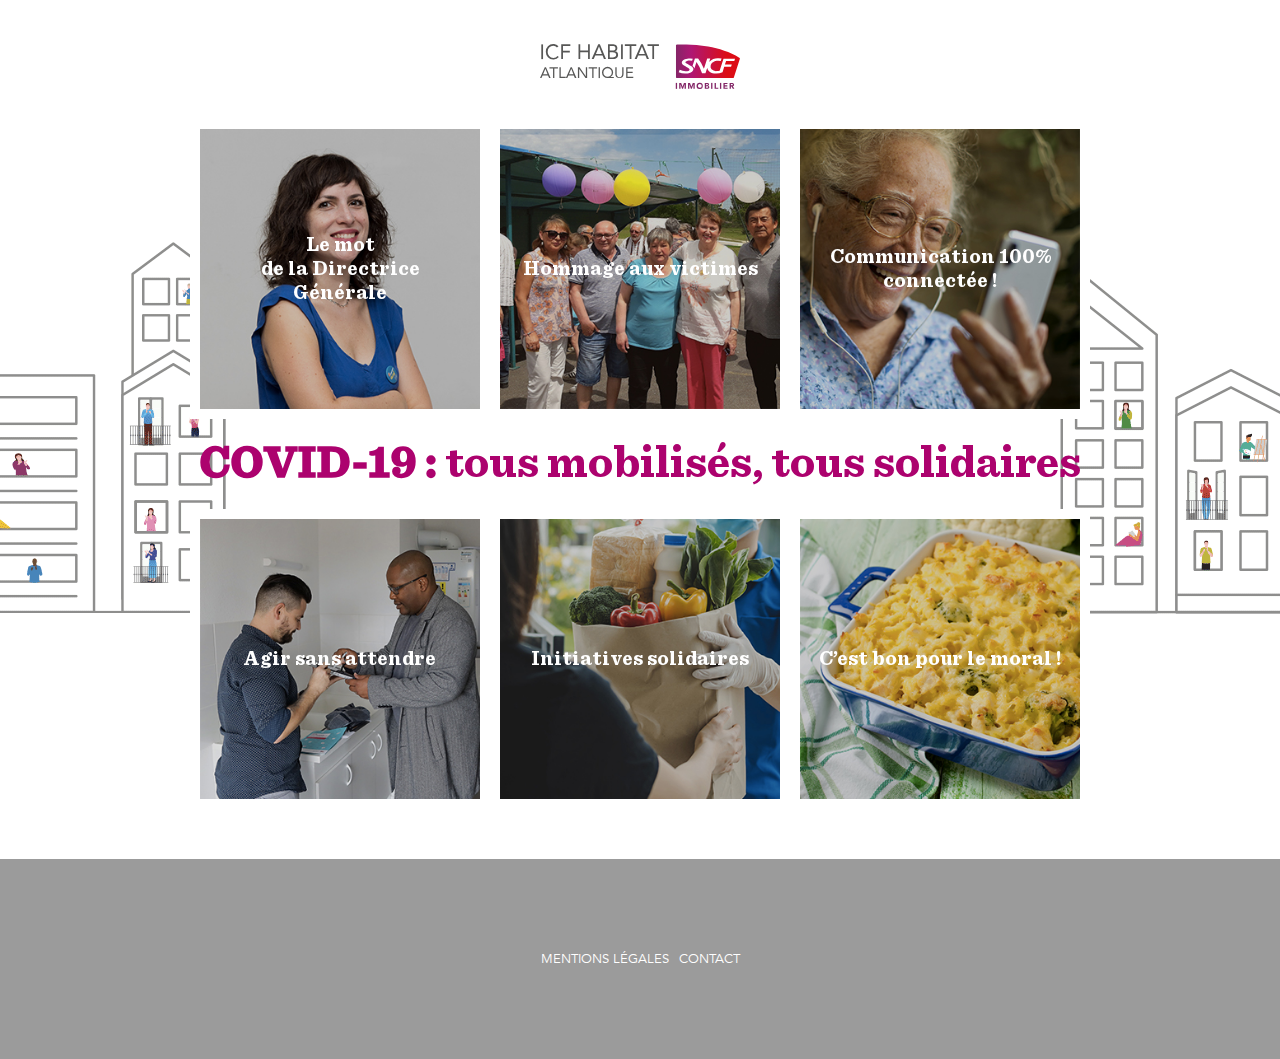
==== commit 5150f3ae: "OK" ====
--- a/index.html
+++ b/index.html
@@ -4,7 +4,7 @@
 	<meta http-equiv="Content-Type" content="text/html; charset=UTF-8">
 	<meta http-equiv="X-UA-Compatible" content="IE=edge">
 	<title>IFC 2020</title>
-	<meta name="description" content="">
+	<meta name="description" content="IFC">
 	<meta name="author" content="">
 	<meta name="viewport" content="width=device-width, initial-scale=1">
 	<link rel="stylesheet" href="css/style.css">
--- a/css/style.css
+++ b/css/style.css
@@ -8,6 +8,10 @@
 	-webkit-font-smoothing: antialiased !important;
 }
 
+.MainColor {
+	color: #ac026e !important;
+}
+
 .MarginTop {
 	margin-top: 40px;
 }
@@ -23,6 +27,14 @@
 
 .NoMargin {
 	margin: 0px !important;
+}
+
+.NoMarginTop {
+	margin-top: 0px !important
+}
+
+.NoMarginBottom {
+	margin-bottom: 20px !important;
 }
 
 .BrOnlyMobile {
@@ -220,6 +232,10 @@
 	overflow: hidden;	
 }
 
+.LeftSpacing {
+	margin-left: 2px;
+}
+
 .CardScaleImg {
 	height: 100%;
 	width: 100%;
@@ -331,7 +347,7 @@
 
 footer {
 	margin-top: 50px;
-	background-color: #ac026e;
+	background-color: #9b9b9b;
 	height: 200px;
 	display: flex;
 	justify-content: center;
@@ -565,7 +581,7 @@
 
 .PageName {
 	font-family: "Sentinel", sans-serif;
-	font-size: 15px;
+	font-size: 17px;
 	color: #ac026e;
 	text-align: right;
 	position: absolute;
@@ -750,18 +766,17 @@
 }
 
 .IntroH2 {
-	font-size: 40px;
+	font-size: 50px;
 	margin-top: 0px;
 	color: #FFFFFF;
 	font-family: "Sentinel", sans-serif;
 	text-align: center;
-	text-transform: uppercase;
 	margin-bottom: 80px;
 }
 
 @media screen and (max-width: 505px) {
 	.IntroH2 {
-		font-size: 8.3vw;
+		font-size: 10vw;
 	}
 }
 
@@ -782,14 +797,14 @@
 }
 
 @media screen and (max-width: 414px) {
-	.IntroP, .ArticleDescription, .SocialPostDescription, .TxtSpeech, .Iexergue  {
+	.IntroP, .ArticleDescription, .SocialPostDescription, .TxtSpeech, .Iexergue, .AfficheContent, .ArticleDescriptionCenter {
 		max-width: 100% !important;
 		font-size: 4.5vw !important;
 	}
 }
 
 @media screen and (max-width: 320px) {
-	.IntroP, .ArticleDescription, .SocialPostDescription, .TxtSpeech, .Iexergue  {
+	.IntroP, .ArticleDescription, .SocialPostDescription, .TxtSpeech, .Iexergue, .AfficheContent, .ArticleDescriptionCenter {
 		max-width: 100% !important;
 		font-size: 5vw !important;
 	}
@@ -903,7 +918,7 @@
 
 @media screen and (max-width: 505px) {
 	.IntroSiren {
-		top: -120px;
+		top: -105px;
 		width: 100px;
 	}
 }
@@ -928,6 +943,14 @@
 	background-color: #F3A55A;
 }
 
+.QuotePurpleBg {
+	background-color: #D8626B;
+}
+
+.QuoteBlueBg {
+	background-color: #4EA69B;
+}
+
 .SectionQuoteReverse {
 	flex-flow: row-reverse;
 }
@@ -1019,6 +1042,12 @@
 	color: #FFF;
 }
 
+@media screen and (max-width: 505px) {
+	.ProfilInfos > h3 {
+		font-size: 25px;
+	}
+}
+
 .ProfilInfos > p {
 	margin: 0px 0px 6px 0px;
 	color: #FFF;
@@ -1035,48 +1064,78 @@
 .QuoteUp {
 	width: 70px;
 	position: absolute;
-	left: 30px;
-	top: 30px;
-	z-index: -2;
+	z-index: 0;
 	opacity: 0.3;
 }
+
 
 .QuoteDown {
 	width: 70px;
 	position: absolute;
+	opacity: 0.3;
+	z-index: 0;
+}
+
+
+.QuoteUpDalila {
+	top: 50px;
+	left: 0;
+}
+
+.QuoteDownDalila {
+	bottom: -20px;
 	right: -40px;
+}
+
+.QuoteUpPauline {
+	top: 70px;
+	left: -40px;
+}
+
+.QuoteDownPauline {
+	bottom: -10px;
+	right: -40px;
+}
+
+.QuoteUpMarieJeanne {
+	top: 80px;
+	left: -67px;
+}
+
+.QuoteDownMarieJeanne {
 	bottom: -30px;
-	opacity: 0.3;
-	z-index: -2;
-}
-
-.QuoteUpReverse {
-	width: 70px;
-	position: absolute;
-	left: -30px;
+	left: 180px;
+}
+
+.QuoteUpMathilde {
 	top: 70px;
-	z-index: -2;
-	opacity: 0.3;
-}
-
-.QuoteDownReverse {
-	width: 70px;
-	position: absolute;
-	right: -30px;
-	bottom: -10px;
-	opacity: 0.3;
-	z-index: -2;
-}
-
-@media screen and (max-width: 822px) {
-	.QuoteUp, .QuoteUpReverse  {
-		left: initial;
-		right: 0px;
-		width: 20vw;
+	left: -70px;
+}
+
+.QuoteDownMathilde {
+	bottom: -30px;
+	left: 170px;
+}
+
+.QuoteUpAnnie {
+	top: 70px;
+	left: -70px;
+}
+
+.QuoteDownAnnie {
+	bottom: -30px;
+	left: 240px;
+}
+
+@media screen and (max-width: 822px) {
+	.QuoteUpDalila, .QuoteUpPauline, .QuoteUpMarieJeanne, .QuoteUpMathilde, .QuoteUpAnnie {
+		right: 0px !important;
 		top: 0;
-	}
-
-	.QuoteDown, .QuoteDownReverse {
+		left: auto;
+		position: absolute;
+	}
+
+	.QuoteDown {
 		display: none;
 	}
 }
@@ -1247,13 +1306,15 @@
 @media screen and (max-width: 822px) {
 	.Article {
 		margin-right: 0px;
+		margin-bottom: 50px;
 	}	
 }
 
-@media screen and (max-width: 505px) {
-	.Article {
+@media screen and (max-width: 822px) {
+	.Article:last-child {
+		margin-right: 0px;
 		margin-bottom: 0px;
-	}
+	}	
 }
 
 .ArticleImg {
@@ -1270,22 +1331,52 @@
 }
 
 .ArticleTitle {
-	font-size: 22px;
-	line-height: 25px;
-	margin-top: 15px;
-	margin-bottom: 0px;
-	max-width: 400px;
+	font-size: 27px;
+	line-height: 30px;
+	margin-bottom: 10px;
 	font-weight: 500;
 	font-family: "Avenir-Medium", sans-serif;
 	color: #111213;
 }
 
+.ArticleTitleMarginTop {
+	margin-top: 35px !important;
+}
+
+@media screen and (max-width: 505px) {
+	.ArticleTitleMarginTop {
+		margin-top: 20px !important;
+	}
+}
+
 .ArticleDescription {
 	margin: 5px 0px 0px 0px; 
-	max-width: 600px;
+	max-width: 650px;
 	color: #686868;
 	line-height: 23px;
 	font-size: 18px;
+	font-family: 'Avenir', sans-serif;
+}
+
+.ImgDescription {
+	margin: 5px 0px 0px 0px; 
+	max-width: 550px;
+	color: #686868;
+}
+
+.ArticleProfilDescription {
+	font-family: "Avenir-Medium", sans-serif;
+	color: grey;
+}
+
+.TxtAlignRight {
+	text-align: right !important;
+}
+
+@media screen and (max-width: 820px) {
+	.TxtAlignRight {
+		text-align: left !important;
+	}
 }
 
 .ArticleVilleGif {
@@ -1632,6 +1723,12 @@
 	margin-bottom: 60px;
 }
 
+@media screen and (max-width: 505px) {
+	.SpeechExergue {
+		margin-bottom: 30px;
+	}
+}
+
 .Iexergue {
 	color: #144c92;
 }
@@ -1722,4 +1819,641 @@
 .AudioMessage > img:hover {
 	opacity: 0.5;
 }
-/*Le mot de la DG*/+/*Le mot de la DG*/
+
+/*Agir Sans Attendre*/
+.IFCHelp > .WrapperBody {
+	display: flex;
+	justify-content: flex-end;
+	align-items: center;
+	width: 1340px;
+	margin-top: 100px;
+	margin-bottom: 100px;
+}
+
+@media screen and (max-width: 820px) {
+	.IFCHelp > .WrapperBody {
+		margin-top: 50px;
+		margin-bottom: 50px;
+	}
+}
+
+
+@media screen and (max-width: 820px) {
+
+.IFCHelp > .WrapperBody {
+	width: auto;
+	flex-direction: column;
+}
+
+}
+
+.Box {
+	width: 375px;
+	height: 375px;
+	background-color: #BC6428;
+	display: flex;
+	align-items: center;
+	justify-content: center;
+	text-align: center;
+	font-family: "Avenir-Medium", sans-serif;
+	color: #FFF;
+	font-size: 19px;
+	line-height: 22px;
+	box-sizing: border-box;
+	padding: 35px;
+	flex-direction: column;
+}
+
+.Box > img {
+	width: 60px;
+}
+
+@media screen and (max-width: 820px) {
+	.Box > img {
+	width: 40px;
+}
+}
+
+.Box > p {
+	margin-bottom: 0px;
+}
+
+@media screen and (max-width: 820px) {
+	.Box {
+		width: 100%;
+		margin-top: 50px;
+		height: 100%;
+		padding: 30px;
+	}
+}
+
+.QuoteOnly {
+	max-width: 350px;
+	font-family: "Avenir", sans-serif;
+	margin-right: 80px;
+}
+
+@media screen and (max-width: 820px) {
+	.QuoteOnly {
+		margin: 0 auto;
+		text-align: center;
+	}
+}
+
+.QuoteOnly > h4 {
+	font-family: "Avenir-Medium", sans-serif;
+	color: #ac026e;
+	text-transform: uppercase;
+	font-size: 20px;
+	margin: 0px 0px 10px 0px;
+}
+
+.QuoteOnly > i {
+	color: #3A3A3A;
+	font-family: 17px;
+}
+
+.QuoteOnly > span {
+	display: block;
+	margin-top: 10px;
+	font-family: "Avenir-Medium", sans-serif;
+	color: #3A3A3A;
+
+}
+
+.IFCHelpVille {
+	position: absolute;
+	left: -270px;
+}
+
+@media screen and (max-width: 820px) {
+	.IFCHelpVille {
+		width: 100%;
+		position: relative;
+		left: 0;
+	}	
+}
+
+.FlexEnd {
+	display: flex;
+	align-items: center;
+}
+
+@media screen and (max-width: 820px) {
+	.FlexEnd {
+		margin-top: 50px;
+		flex-direction: column;
+		align-items: flex-start;
+}
+}
+
+.AfficheWrapper {
+	display: flex;
+	background-color: #ac026e;
+	padding: 30px;
+	box-sizing: content-box;
+	align-items: center;
+}
+
+@media screen and (max-width: 820px) {
+	.AfficheWrapper {
+		align-items: flex-start;
+	}
+}
+
+@media screen and (max-width: 505px) {
+	.AfficheWrapper {
+		flex-direction: column;
+	}
+}
+
+.AfficheWrapper > img {
+	width: 350px;
+	transform: rotate(-5deg);
+	margin-top: -50px;
+	margin-left: 80px;
+	box-shadow: 0 2px 20px 0 rgba(0,0,0,0.06);
+}
+
+@media screen and (max-width: 820px) {
+	.AfficheWrapper > img {
+		transform: rotate(0deg);
+		margin-top: 0px;
+		margin-left: 0px;
+		width: 40%;
+	}
+}
+
+@media screen and (max-width: 505px) {
+	.AfficheWrapper > img {
+		width: 170px;
+		height: auto;
+		margin-bottom: 0px;
+	}
+}
+
+.AfficheContentWrapper {
+	display: flex;
+	flex-direction: column;
+	max-width: 600px;
+	margin-left: 70px;
+}
+
+.AfficheContentWrapper {
+	color: #FFF;
+	max-width: 60%;
+}
+
+@media screen and (max-width: 820px) {
+	.AfficheContentWrapper {
+		max-width: 100%;
+		margin-left: 50px;
+		text-align: left;
+	}
+}
+
+@media screen and (max-width: 500px) {
+	.AfficheContentWrapper {
+		max-width: 100%;
+		margin-left: 0px;
+		text-align: left;
+		margin-top: 30px;
+	}
+}
+
+.AfficheTitle {
+	font-family: 'Sentinel', sans-serif;
+	font-size: 28px;
+	margin: 0px;
+}
+
+.AfficheContent {
+	font-family: 'Avenir', sans-serif;
+	font-size: 20px;
+}
+
+@media screen and (max-width: 820px) {
+	.AfficheContent {
+		font-size: 18px;
+	}
+}
+
+.SectionArticle2columnFlexEnd {
+	align-items: flex-end !important;
+}
+
+.ArticleImgLogo {
+	min-width: 50px !important;
+	width: 100px ;
+}
+
+.QuoteDescription100Width {
+	width: 770px;
+	color: #FFF;
+}
+
+.SmallQuote {
+	width: 50px;
+	margin-bottom: -10px;
+}
+
+@media screen and (max-width: 820px) {
+	.QuoteDescription100Width {
+		width: 100%;
+	}
+}
+
+.ProfilInfosColorPurple > .QuoteUpReverse {
+	top: 82px !important;
+	left: -70px;
+}
+
+.ProfilInfosColorPurple > .QuoteDownReverse {
+	left: 180px !important;
+}
+/*Agir Sans Attendre*/
+
+.Columns4 {
+	background-color: #BC6428;
+	width: 100%;
+	display: flex;
+	flex-direction: column;
+	align-items: center;
+	min-width: 1340px !important;
+	box-sizing: border-box;
+	padding: 40px;
+}
+
+@media screen and (max-width: 820px) {
+	.Columns4 {
+		min-width: 100% !important;
+		flex-wrap: wrap;
+	}
+}
+
+@media screen and (max-width: 505px) {
+	.Columns4 {
+		padding: 20px 40px 20px 40px;
+	}
+}
+
+.ColumnFlex {
+	display: flex;
+}
+
+@media screen and (max-width: 820px) {
+	.ColumnFlex {
+		flex-direction: column;
+	}
+
+}
+
+.Column {
+	color: #FFF;
+	width: 100%;
+	margin-right: 30px;
+}
+
+@media screen and (max-width: 820px) {
+	.Column {
+		color: #FFF;
+		width: 350px;
+		margin-right: 0px;
+		margin-bottom: 50px;
+		text-align: center;
+	}
+}
+
+@media screen and (max-width: 505px) {
+	.Column {
+		color: #FFF;
+		width: 100%;
+		margin-right: 0px;
+		margin-bottom: 50px;
+		text-align: center;
+	}
+}
+
+.Column:last-child {
+	margin-bottom: 0px;
+}
+
+.Columns4Title {
+	font-family: 'Sentinel', sans-serif;
+	font-size: 30px;
+	color: #FFF;
+	margin-bottom: 50px;
+}
+
+@media screen and (max-width: 505px) {
+	.Columns4Title {
+		margin-bottom: 40px;
+	}
+}
+
+.Column > p:first-child {
+	margin: 0px;
+	font-family: 'Avenir-Medium', sans-serif;
+	font-size: 20px;
+}
+
+.Column > p:last-child {
+	margin: 10px 0px 0px 0px;
+	font-family: 'Avenir', sans-serif;
+}
+
+.SmallImg {
+	width: 350px;
+}
+
+@media screen and (max-width: 505px) {
+	.SmallImg {
+		width: 250px;
+	}	
+}
+
+.LetterImg {
+	width: 300px;
+	box-shadow: 0 2px 20px 0 rgba(0,0,0,0.08);
+	transform: rotate(3deg);
+}
+
+.LetterImgPopUp {
+	width: 600px;
+}
+
+@media screen and (max-width: 505px) {
+	.LetterImg {
+		transform: rotate(0deg);
+	}	
+}
+
+.Mapico {
+	margin-top: -80px;
+}
+
+@media screen and (max-width: 505px) {
+	.Mapico {
+		margin-top: 0px;
+	}	
+}
+
+.SectionBorder {
+	border: solid 8px #dadada;
+	padding: 30px;
+	flex-wrap: wrap;
+}
+
+.SectionBorderWrapper {
+	display: flex;
+}
+
+@media screen and (max-width: 820px) {
+	.SectionBorderWrapper {
+		flex-wrap: wrap;
+	}
+
+	.ArticleAddContent {
+		margin-top: 30px;
+	}
+}
+
+@media screen and (max-width: 505px) {
+	.SectionBorder {
+		border: solid 0px #dadada;
+		padding: 0px 20px 0px;
+	}	
+
+	.ArticleAddContent {
+		margin-top: 10px;
+	}
+}
+
+.WrapperBodyArticle {
+	max-width: 1270px !important;
+}
+
+
+.ArticleDescriptionCenter {
+	max-width: 750px;
+	margin-top: 5px;
+	color: #686868;
+	line-height: 23px;
+	font-size: 18px;
+	font
+}
+
+@media screen and (max-width: 505px) {
+	.Center, .ArticleDescriptionCenter {
+		text-align: left;
+		margin-bottom: 0px;
+	}
+}
+
+.IFCVilleBonMorale {
+	height: 400px;
+}
+
+@media screen and (max-width: 820px) {
+	.IFCVilleBonMorale {
+		height: auto;
+		width: 100%;
+		max-width: 400px;
+	}
+}
+
+.AlignCenter {
+	display: flex;
+	align-items: center;
+}
+
+.SectionPurpleArticle {
+	display: flex;
+	background-color: #C173A5;
+	flex-direction: column;
+}
+
+.SectionPurpleArticleTitle {
+	text-align: center;
+	width: 100%;
+	display: flex;
+	justify-content: center;
+	align-items: center;
+	margin-top: 30px;
+}
+
+@media screen and (max-width: 820px) {
+	.ArticlePurpleSection {
+		margin-right: 30px;
+		margin-bottom: 0px !important;		
+	}
+}
+
+@media screen and (max-width: 505px) {
+	.ArticlePurpleSection {
+		margin-right: 0px;
+		margin-bottom: 50px !important;		
+	}
+
+	.FlexAlign {
+		flex-direction: column;
+		margin-top: 30px;
+		margin-bottom: 30px;
+	}
+}
+
+.SectionPurpleArticleTitle > p {
+	margin: 0px;
+	font-family: 'Sentinel', sans-serif;
+	font-size: 30px;
+	margin-left: 20px;
+	color: #FFF;
+}
+
+@media screen and (max-width: 505px) {
+	.SectionPurpleArticleTitle > p {
+		font-size: 7vw;
+	}
+}
+
+.SectionPurpleArticleTitle > img {
+	margin-left: -100px;
+	width: 80px;
+}
+
+@media screen and (max-width: 505px) {
+	.SectionPurpleArticleTitle > img {
+		margin-left: -0px;
+		width: 80px;
+	}	
+}
+
+.FlexAlign {
+	display: flex;
+	margin-top: 50px;
+	margin-bottom: 50px;
+}
+
+.ArticleDescriptionSmall {
+	color: #111213;
+}
+
+/*PopUp Lettre*/
+
+/* The Modal (background) */
+.modal {
+  display: none; /* Hidden by default */
+  position: fixed; /* Stay in place */
+  z-index: 1; /* Sit on top */
+  left: 0;
+  top: 0;
+  width: 100%; /* Full width */
+  height: 100%; /* Full height */
+  overflow: scroll; /* Enable scroll if needed */
+  background-color: rgb(0,0,0); /* Fallback color */
+  background-color: rgba(0,0,0,0.4); /* Black w/ opacity */
+}
+
+@media screen and (max-width: 505px) {
+	.modal {
+		display: none;
+	}
+}
+
+/* Modal Content/Box */
+.modal-content {
+  background-color: #FFF;
+  margin: 15% auto; /* 15% from the top and centered */
+  padding: 20px;
+  border: 1px solid #888;
+  width: 600px; /* Could be more or less, depending on screen size */
+  position: relative;
+}
+
+/* The Close Button */
+.close {
+  color: #aaa;
+  float: right;
+  font-size: 28px;
+  font-weight: bold;
+  position: absolute;
+  right: 30px;
+}
+
+.close:hover,
+.close:focus {
+  color: black;
+  text-decoration: none;
+  cursor: pointer;
+}
+
+#myBtn {
+	font-family: 'Avenir-Medium', sans-serif;
+	color: #FFF;
+	border:none;
+	background: #ac026e;
+	border-radius: 30px;
+	margin-top: 20px;
+	padding: 10px 20px;
+	font-size: 15px;
+	cursor: pointer;
+}
+
+@media screen and (max-width: 505px) {
+	#myBtn {
+		display: none;
+	}
+}
+
+.SectionCenter {
+	display: flex;
+	flex-direction: column;
+	align-items: center;
+	text-align: center;
+	margin-top: 50px;
+	margin-bottom: 50px;
+}
+
+@media screen and (max-width: 505px) {
+	.SectionCenter {
+		margin-top: 30px;
+		margin-bottom: 30px;
+	}
+}
+.BandeauEnd {
+	width: 100%;
+}
+
+.BandeauEnd > div {
+	width: 100%;
+	background: #ac026e;
+	padding: 10px 20px;
+	box-sizing: border-box;
+	margin-top: -1px;
+}
+
+.BandeauMessage {
+	font-family: 'Sentinel', sans-serif;
+	text-align: center;
+	font-size: 20px;
+	color: #FFF;
+}
+
+.BandeauMessage > span {
+	font-size: 30px;
+}
+
+@media screen and (max-width: 505px) {
+	.VilleFooterLastPage {
+		width: 85%;
+	}
+}
+
+.SectionNextArrow {
+	display: flex;
+	justify-content: space-between;
+	margin-bottom: 30px;
+}
+
+/**/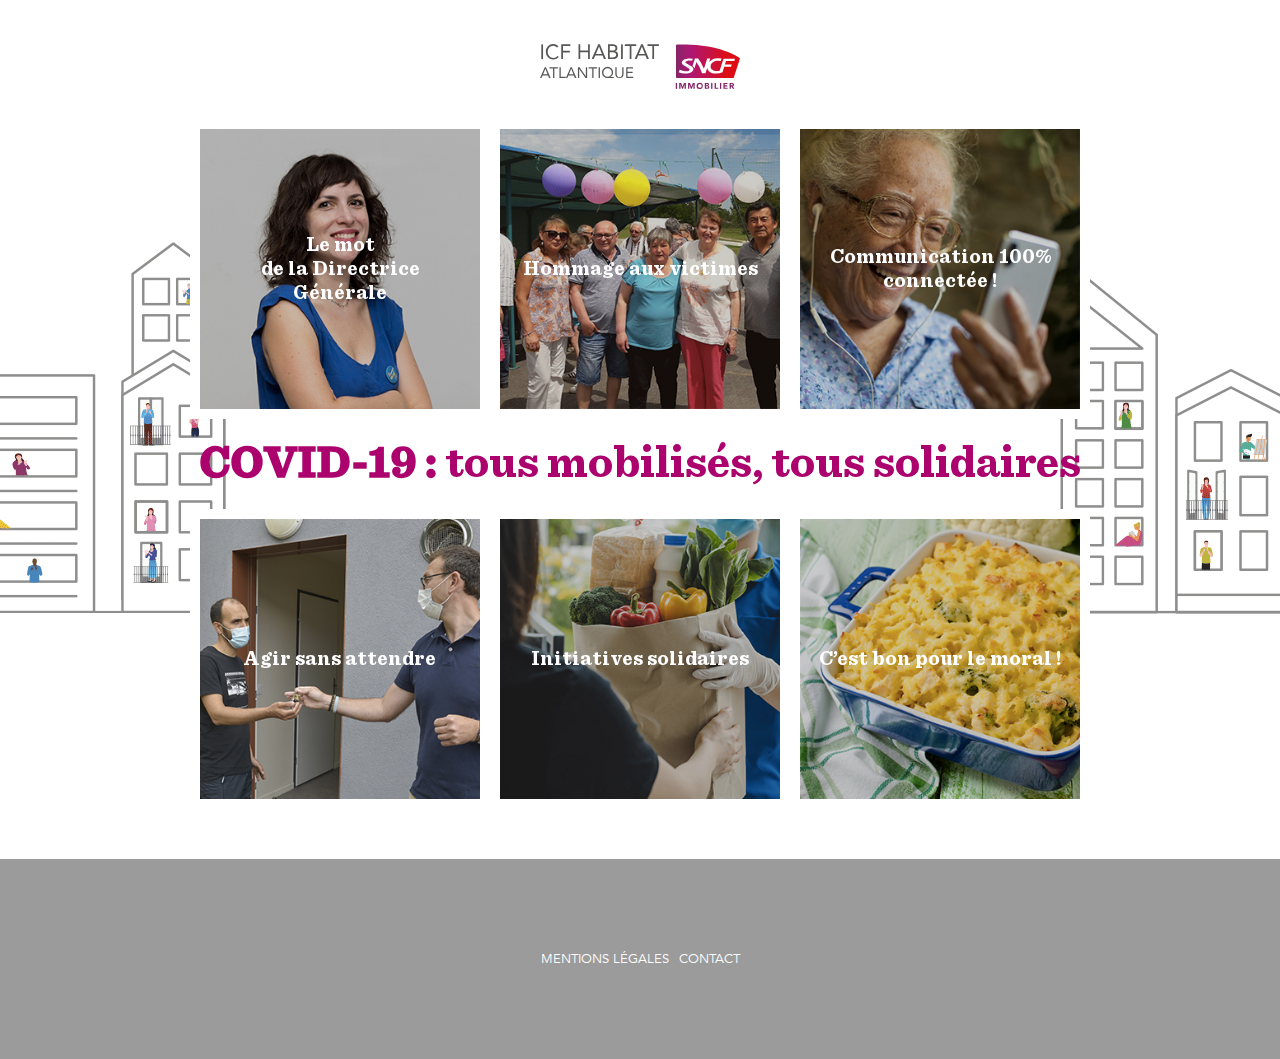
==== commit f952c095: "All" ====
--- a/index.html
+++ b/index.html
@@ -1,3 +1,4 @@
+
 <!DOCTYPE html>
 <html lang="fr">
 <head>
--- a/css/style.css
+++ b/css/style.css
@@ -108,7 +108,6 @@
 
 .Home_Logo {
 	width: 200px;
-	height: 100%;
 	margin-top: 4px;
 }
 
@@ -162,7 +161,7 @@
 @media screen and (max-width: 500px) {
 	.Home_H1 {
 		font-size: 8vw;
-		line-height: 10vw;
+		line-height: 9vw;
 	}
 }
 
@@ -1229,10 +1228,28 @@
 	font-family: "Avenir", sans-serif;
 	margin-top: 30px;
 	font-size: 18px;
+	z-index: 99 !important;
 }
 
 .QuoteDescriptionReverse {
 	text-align: left;
+}
+
+sup {
+	font-size: 13px;
+	padding-left: 1px;
+}
+
+.ButtonWrapper {
+	margin-left: 30px;
+	display: flex;
+}
+
+@media screen and (max-width: 505px) {
+	.ButtonWrapper {
+		margin-left: 0px;
+		margin-right: 30px;
+	}	
 }
 
 @media screen and (max-width: 822px) {
@@ -1731,13 +1748,13 @@
 
 .Iexergue {
 	color: #144c92;
+	margin-bottom: 50px;
 }
 
 @media screen and (max-width: 820px) {
 	.SpeechExergue {
 		align-items: flex-start;
 		text-align: left;
-		margin-top: 30px;
 	}
 }
 
@@ -1801,13 +1818,38 @@
 }
 
 .AudioMessage {
-	margin-top: 50px;
 	color: #AC026E;
 	text-transform: uppercase;
 	font-size: 15px;
 	font-family: "Avenir-Medium", sans-serif;
-	width: 250px;
-	display: flex;
+	display: flex;
+}
+
+
+@media screen and (max-width: 820px) {
+	.AudioMessage {
+		max-width: 280px;
+	}
+}
+
+@media screen and (max-width: 505px) {
+	.AudioMessage {
+		flex-direction: column-reverse;
+	}
+}
+
+button:focus {
+	outline:0 !important; 
+}
+
+button:hover {
+	opacity: 0.5;
+}
+
+@media screen and (max-width: 505px) {
+	button:hover {
+	opacity: 1;
+}
 }
 
 .AudioMessage > img {
@@ -1898,6 +1940,7 @@
 	.QuoteOnly {
 		margin: 0 auto;
 		text-align: center;
+		max-width: 100%;
 	}
 }
 
@@ -1919,7 +1962,6 @@
 	margin-top: 10px;
 	font-family: "Avenir-Medium", sans-serif;
 	color: #3A3A3A;
-
 }
 
 .IFCHelpVille {
@@ -2337,6 +2379,46 @@
 
 .ArticleDescriptionSmall {
 	color: #111213;
+}
+
+.NumberKey {
+	max-width: 300px;
+	margin-top: 50px;
+	font-family: 'Avenir', sans-serif;
+}
+
+@media screen and (max-width: 822px) { 
+	.NumberKey {
+		text-align: center;
+		max-width: 100%;
+	}
+}
+
+.NumberKey > span {
+	font-size: 30px;
+	margin-bottom: 0px;
+	color: #ac026e;
+	font-weight: 500;
+	font-family: 'Avenir-Medium', sans-serif;
+}
+
+.NumberKey > p {
+	margin-top: 0px;
+	margin-bottom: 0px;
+	text-align: left;
+	font-size: 14px;
+}
+
+@media screen and (max-width: 822px) { 
+	.NumberKey > p {
+		text-align: center;
+	}
+}
+
+.NumberKey > img {
+	width: 30px;
+	margin-bottom: -3px;
+	margin-right: 10px;
 }
 
 /*PopUp Lettre*/
@@ -2398,6 +2480,8 @@
 	padding: 10px 20px;
 	font-size: 15px;
 	cursor: pointer;
+	height: initial;
+	width: initial;
 }
 
 @media screen and (max-width: 505px) {
@@ -2456,4 +2540,61 @@
 	margin-bottom: 30px;
 }
 
+button {
+  border: 0;
+  background: transparent;
+  box-sizing: border-box;
+  width: 0;
+  height: 74px;
+  padding-left: 0px;
+  border-color: transparent transparent transparent #ae356e;
+  transition: 100ms all ease;
+  cursor: pointer;
+  border-style: solid;
+  border-width: 37px 0 37px 60px;
+}
+.button.paused {
+  border-style: double;
+  border-width: 0px 0 0px 60px;
+}
+.button:hover {
+  border-color: transparent transparent transparent #ae356e;
+}
+
+.QuoteElementDice {
+	width: 80px;
+}
+
+.BasketPng {
+	width: 80px;
+}
+
+.QuoteElementClock {
+	width: 180px;
+	position: absolute;
+	top: -130px;
+	right: 0px;
+}
+
+@media screen and (max-width: 822px) {
+	.QuoteElementClock { 
+		top:-190px;
+		left: 170px;
+	}
+}
+
+.LastInfos {
+	font-size: 10px;
+	text-align: center;
+	width: 1000px;
+	margin-top: 30px;
+	color: grey;
+}
+
+@media screen and (max-width: 822px) {
+	.LastInfos {
+		width: auto;
+	}
+}
+
 /**/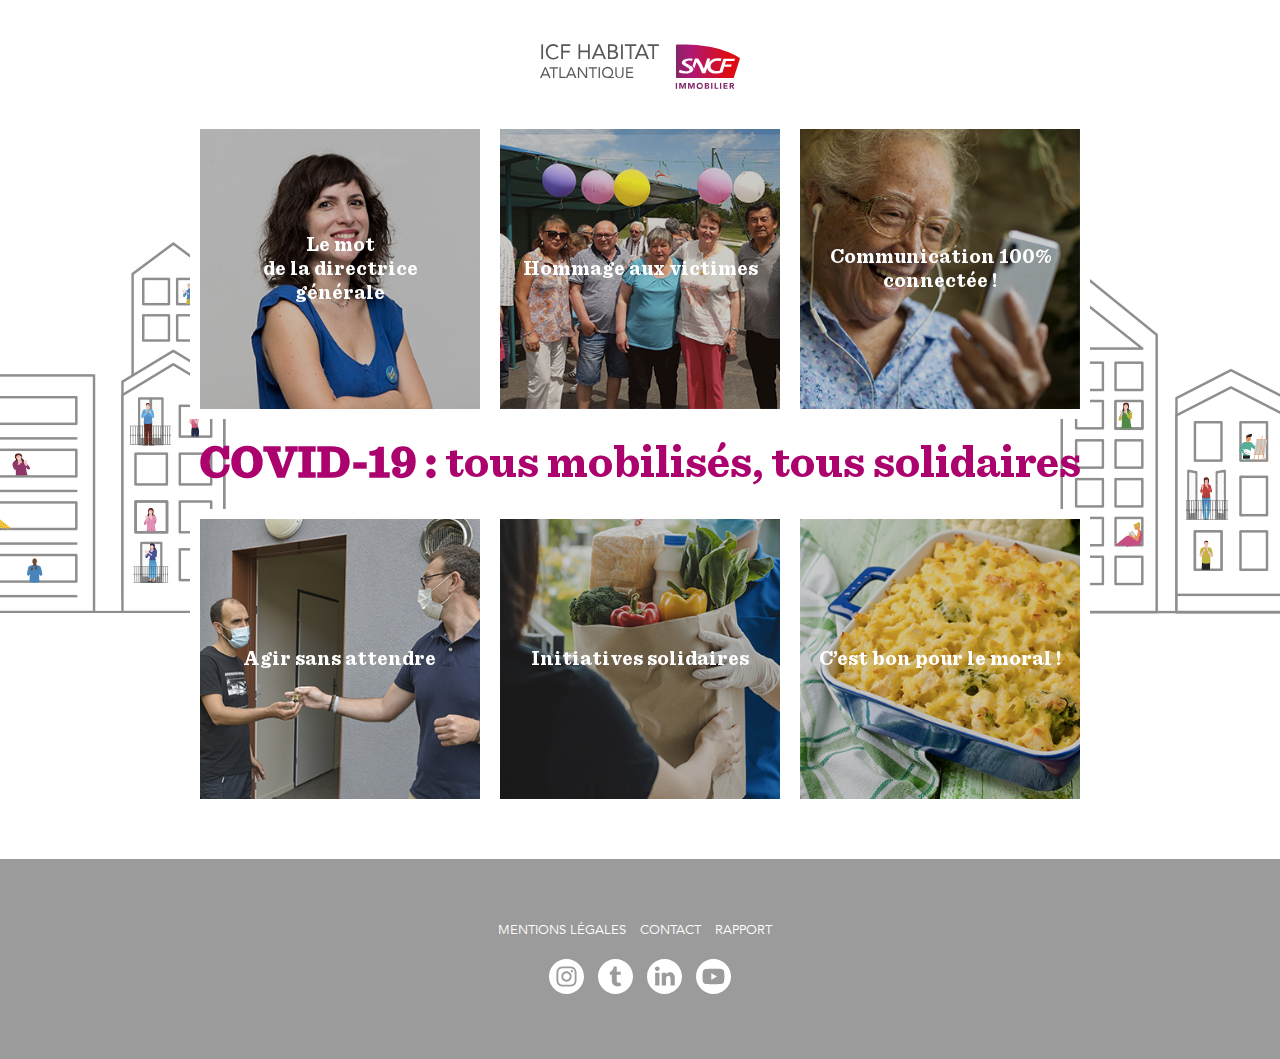
==== commit 3cc43c26: "Okay" ====
--- a/index.html
+++ b/index.html
@@ -26,7 +26,7 @@
 			<div class="CardScale">
 				<div class="CardScaleImg CardScaleImg1">
 					<a class="LinkCard" href="le-mot-de-la-dg.html"></a>
-					<a class="NameCard" href="le-mot-de-la-dg.html">Le mot<br>de la Directrice<br> Générale</a>
+					<a class="NameCard" href="le-mot-de-la-dg.html">Le mot<br>de la directrice<br> générale</a>
 				</div>
 			</div>
 			<div class="CardScale">
@@ -65,8 +65,17 @@
 		</div>
 	</section>
 		<footer data-aos="fade" data-aos-easing="ease-out" data-aos-duration="700" data-aos-offset="0" data-aos-delay="300">
-		<a class="FooterLinks" href="#!">Mentions légales</a>
-		<a class="FooterLinks" href="#!">Contact</a>
+		<div>
+			<a class="FooterLinks" href="ml.html" target="_blank">Mentions légales</a>
+			<a class="FooterLinks" href="mailto:communication.atlantique@icfhabitat.fr" target="_blank">Contact</a>
+			<a class="FooterLinks" href="assets/Rapport_activité_sociale COVID_web.pdf" download>Rapport</a>
+		</div>
+		<div class="FooterSocialLinksWrapper">
+			<a class="FooterSocialLinks" href="https://www.instagram.com/icfhabitat/" target="_blank"><img src='assets/home/instagram.svg' alt="instagram"></a>
+			<a class="FooterSocialLinks" href="https://www.instagram.com/icfhabitat/" target="_blank"><img src='assets/home/twitter.svg' alt="twitter"></a>
+			<a class="FooterSocialLinks" href="https://www.linkedin.com/company/icf-habitat" target="_blank"><img src='assets/home/linkedin.svg' alt="linkedin"></a>
+			<a class="FooterSocialLinks" href="https://www.youtube.com/channel/UCVcLdI9rZ1nYQLQKir-VUzg" target="_blank"><img src='assets/home/youtube.svg' alt="youtube"></a>
+		</div>
 	</footer>
 	<script src="https://unpkg.com/aos@2.3.1/dist/aos.js"></script>
 	<script src="https://cdnjs.cloudflare.com/ajax/libs/jquery/3.5.1/jquery.min.js"></script>
--- a/css/style.css
+++ b/css/style.css
@@ -8,6 +8,10 @@
 	-webkit-font-smoothing: antialiased !important;
 }
 
+.TxtBold {
+	font-family: "Avenir-Medium" !important;
+}
+
 .MainColor {
 	color: #ac026e !important;
 }
@@ -351,6 +355,7 @@
 	display: flex;
 	justify-content: center;
 	align-items: center;
+	flex-direction: column;
 }
 
 .FooterLinks {
@@ -360,14 +365,15 @@
 	font-size: 13px;
 	color: #FFF;
 	transition:all ease-out 0.4s;
+	margin-right: 10px;
 }
 
 .FooterLinks:hover {
 	opacity: 0.5;
 }
 
-footer > a:first-child {
-	margin-right: 10px;
+footer > a:last-child {
+	margin-right: 0px;
 }
 /*Home*/
 
@@ -1174,8 +1180,7 @@
 .QuoteElementPhone {
 	margin-top: -120px;
 	transform: rotate(5deg) !important;
-	width: 185px;
-	
+	width: 250px;
 }
 
 @media screen and (max-width: 822px) {
@@ -2395,7 +2400,7 @@
 }
 
 .NumberKey > span {
-	font-size: 30px;
+	font-size: 43px;
 	margin-bottom: 0px;
 	color: #ac026e;
 	font-weight: 500;
@@ -2406,7 +2411,7 @@
 	margin-top: 0px;
 	margin-bottom: 0px;
 	text-align: left;
-	font-size: 14px;
+	font-size: 16px;
 }
 
 @media screen and (max-width: 822px) { 
@@ -2416,7 +2421,7 @@
 }
 
 .NumberKey > img {
-	width: 30px;
+	width: 40px;
 	margin-bottom: -3px;
 	margin-right: 10px;
 }
@@ -2565,8 +2570,18 @@
 	width: 80px;
 }
 
+@media screen and (max-width: 500px) {
+	.QuoteElementDice {
+		position: absolute;
+		left: 250px;
+    top: 30px;
+    width: 60px;
+    z-index: 99;
+	}
+}
+
 .BasketPng {
-	width: 80px;
+	width: 140px;
 }
 
 .QuoteElementClock {
@@ -2589,6 +2604,7 @@
 	width: 1000px;
 	margin-top: 30px;
 	color: grey;
+	font-family: 'Avenir', sans-serif;
 }
 
 @media screen and (max-width: 822px) {
@@ -2597,4 +2613,58 @@
 	}
 }
 
+.ml-box {
+	display: flex;
+	align-items: center;
+	justify-content: center;
+	min-height: calc(100vh - 100px);
+}
+
+@media screen and (max-width: 500px) {
+	.ml-box {
+	min-height: 100vh;
+	}
+
+	.ml-p {
+		max-width: 335px !important;
+		text-align: justify !important;
+	}
+
+}
+.ml-h2 {
+	font-size: 30px;
+	text-align: center;
+	margin-top: 100px;
+	font-family: "Avenir-Medium";
+	color: #ac026e;
+}
+
+.ml-p {
+	font-size: 14px;
+	font-family: "Avenir";
+	color: grey;
+	max-width: 1000px;
+	text-align: center;
+	margin: 0 auto;
+}
+
+.FooterSocialLinksWrapper {
+	margin-top: 20px;
+}
+
+.FooterSocialLinks:hover {
+	opacity: 0.7;
+
+}
+
+.FooterSocialLinks {
+	margin-right: 10px;
+	transition: all ease-out 0.4s;
+}
+
+.FooterSocialLinks:last-child {
+	margin-right: 0px;
+}
+
+
 /**/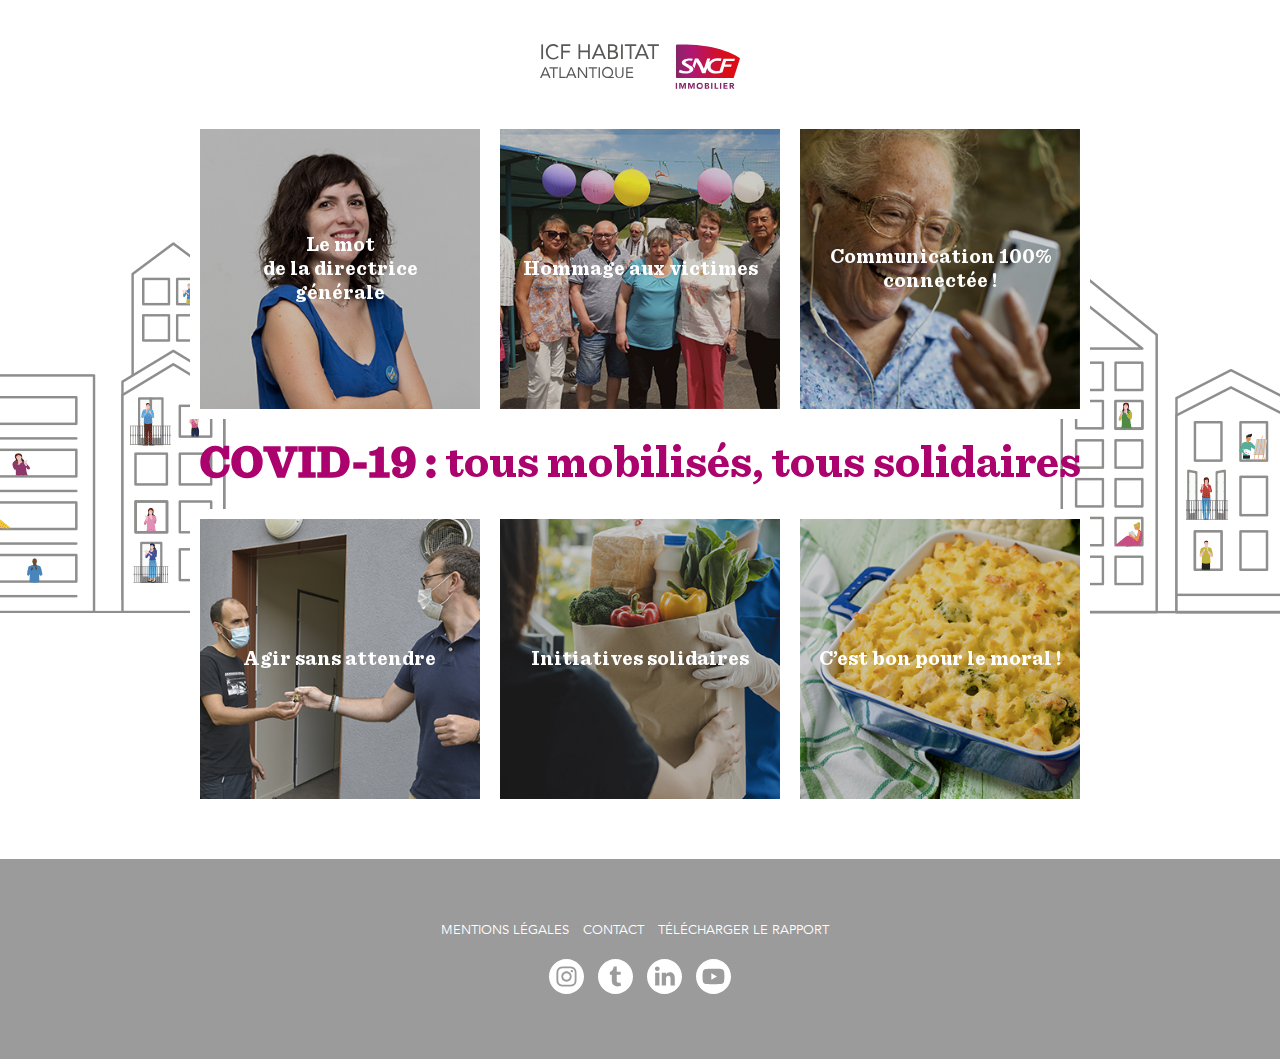
==== commit 65f5d47d: "OK" ====
--- a/index.html
+++ b/index.html
@@ -68,11 +68,11 @@
 		<div>
 			<a class="FooterLinks" href="ml.html" target="_blank">Mentions légales</a>
 			<a class="FooterLinks" href="mailto:communication.atlantique@icfhabitat.fr" target="_blank">Contact</a>
-			<a class="FooterLinks" href="assets/Rapport_activité_sociale COVID_web.pdf" download>Rapport</a>
+			<a class="FooterLinks" href="assets/Rapport_activité_sociale COVID_web.pdf" download>Télécharger le Rapport</a>
 		</div>
 		<div class="FooterSocialLinksWrapper">
 			<a class="FooterSocialLinks" href="https://www.instagram.com/icfhabitat/" target="_blank"><img src='assets/home/instagram.svg' alt="instagram"></a>
-			<a class="FooterSocialLinks" href="https://www.instagram.com/icfhabitat/" target="_blank"><img src='assets/home/twitter.svg' alt="twitter"></a>
+			<a class="FooterSocialLinks" href="https://twitter.com/icfhabitat" target="_blank"><img src='assets/home/twitter.svg' alt="twitter"></a>
 			<a class="FooterSocialLinks" href="https://www.linkedin.com/company/icf-habitat" target="_blank"><img src='assets/home/linkedin.svg' alt="linkedin"></a>
 			<a class="FooterSocialLinks" href="https://www.youtube.com/channel/UCVcLdI9rZ1nYQLQKir-VUzg" target="_blank"><img src='assets/home/youtube.svg' alt="youtube"></a>
 		</div>
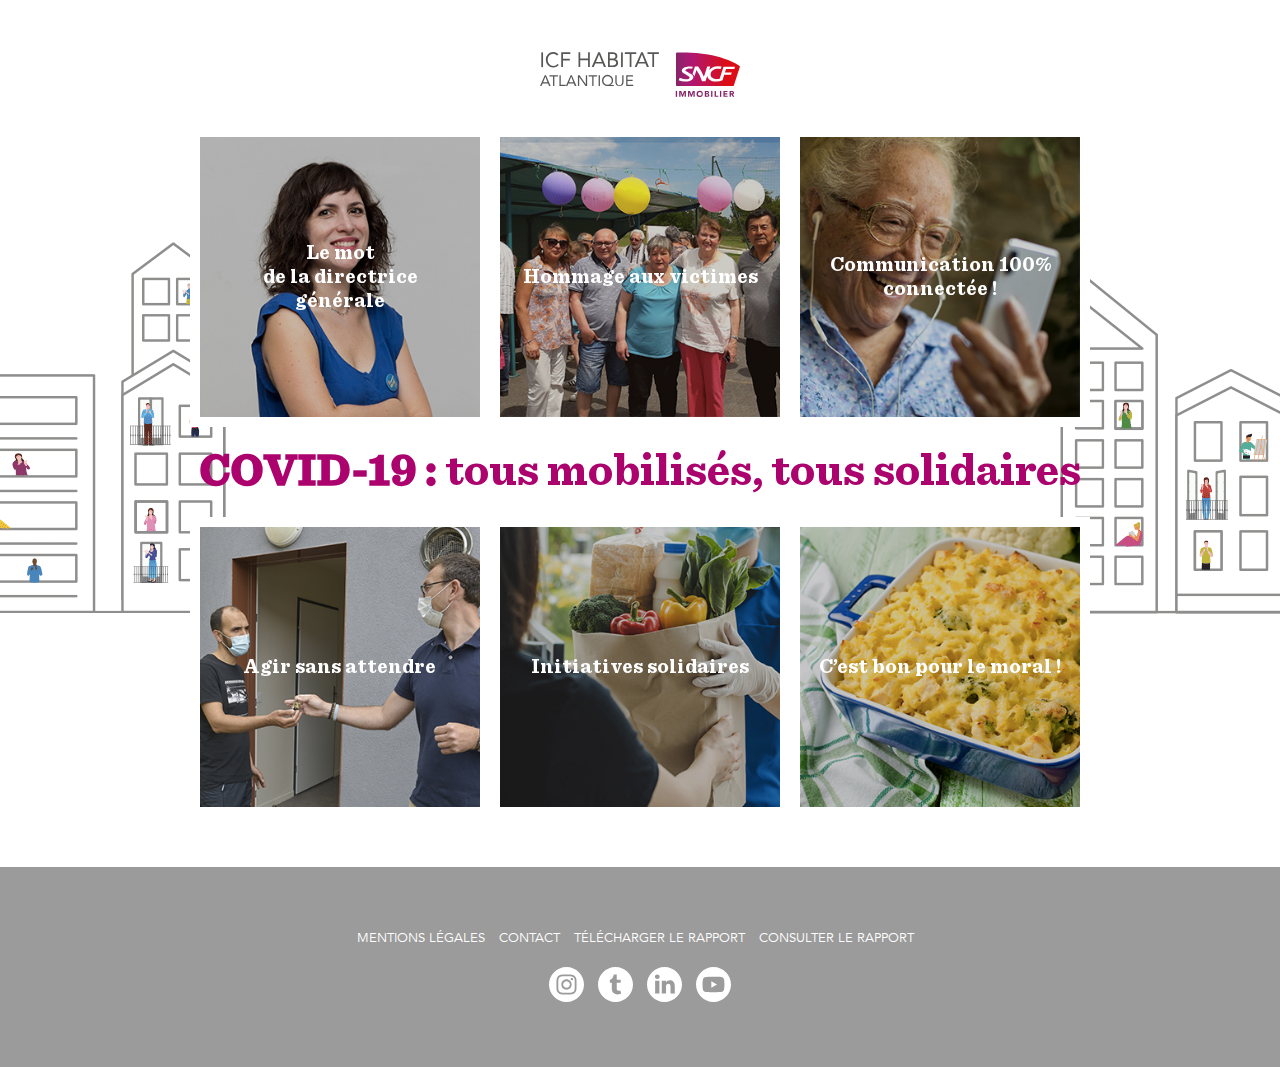
==== commit 8727ac19: "OK" ====
--- a/index.html
+++ b/index.html
@@ -68,7 +68,8 @@
 		<div>
 			<a class="FooterLinks" href="ml.html" target="_blank">Mentions légales</a>
 			<a class="FooterLinks" href="mailto:communication.atlantique@icfhabitat.fr" target="_blank">Contact</a>
-			<a class="FooterLinks" href="assets/Rapport_activité_sociale COVID_web.pdf" download>Télécharger le Rapport</a>
+			<a class="FooterLinks" href="assets/Rapport.pdf" download>Télécharger le Rapport</a>
+			<a class="FooterLinks" href="https://www.flipsnack.com/EB5E88AA9F7/covid-19-tous-mobilis-s-tous-solidaires.html" target="_blank">Consulter le Rapport</a>
 		</div>
 		<div class="FooterSocialLinksWrapper">
 			<a class="FooterSocialLinks" href="https://www.instagram.com/icfhabitat/" target="_blank"><img src='assets/home/instagram.svg' alt="instagram"></a>
--- a/css/style.css
+++ b/css/style.css
@@ -112,7 +112,7 @@
 
 .Home_Logo {
 	width: 200px;
-	margin-top: 4px;
+	margin-top: 12px;
 }
 
 @media screen and (max-width: 320px) {
@@ -1611,7 +1611,24 @@
 	transition: all ease-out 0.2s;
 }
 
+.ArticleNextEnd::before {
+	content: 'Home';
+	position: absolute;
+	right: 115px;
+	top: 327px;
+	font-family: "Avenir", sans-serif;
+	color: #ac026e;
+	opacity: 0;
+	text-transform: uppercase;
+	width: auto;
+	transition: all ease-out 0.2s;
+}
+
 .ArticleNext:hover::before {
+	opacity: 1;
+}
+
+.ArticleNextEnd:hover::before {
 	opacity: 1;
 }
 
@@ -1627,6 +1644,10 @@
 	}
 
 	.ArticleNext:hover::before {
+		content: none;
+	}
+
+	.ArticleNextEnd:hover::before {
 		content: none;
 	}
 }
@@ -2545,6 +2566,10 @@
 	margin-bottom: 30px;
 }
 
+.SectionNextArrowEnd {
+	margin-top: 50px;
+}
+
 button {
   border: 0;
   background: transparent;
